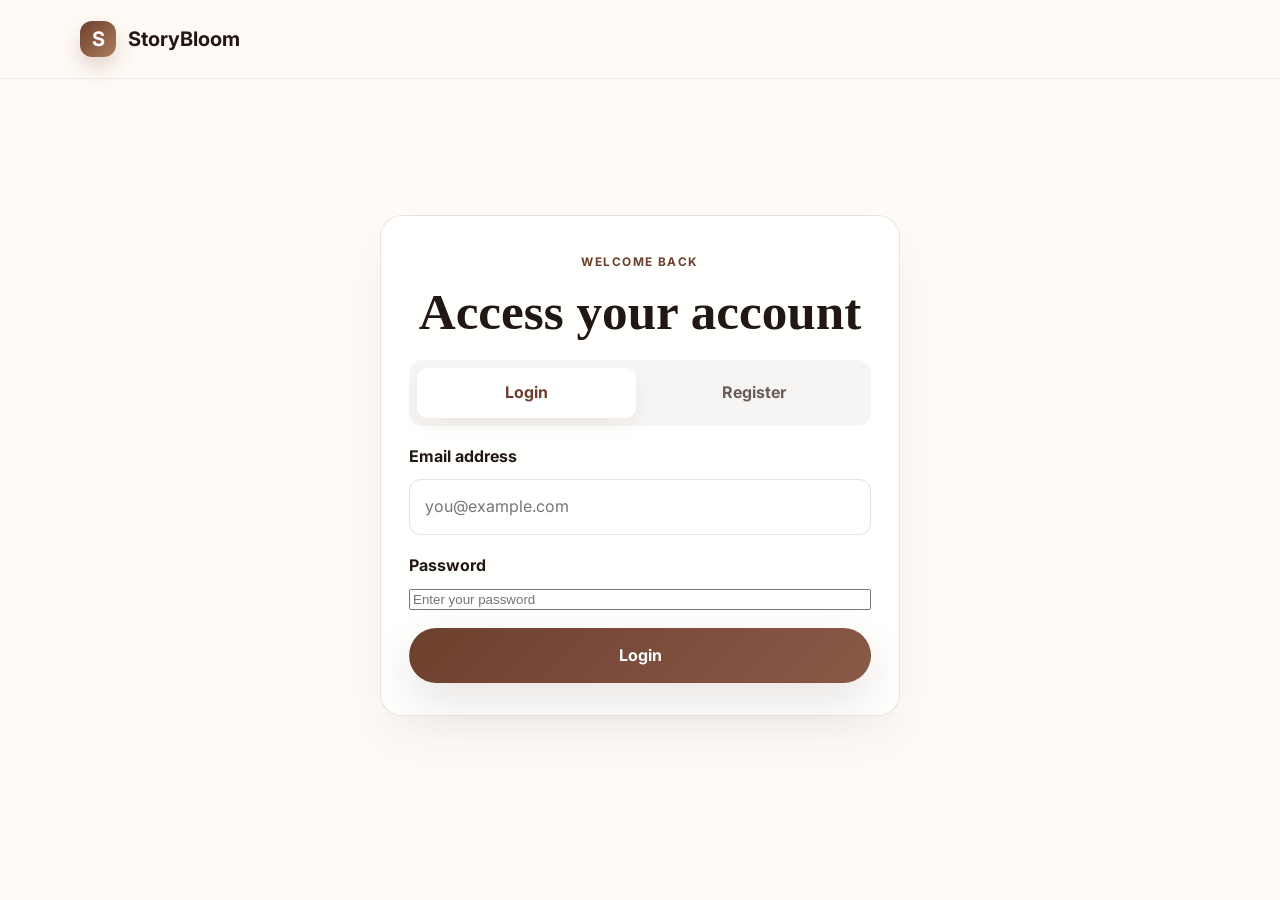
==== admin.html @ d8437984 "storybloom" ====
<!DOCTYPE html>
<html lang="en">

<head>
    <meta charset="UTF-8" />
    <meta name="viewport" content="width=device-width, initial-scale=1.0" />
    <title>Admin Dashboard | StoryBloom Ghana</title>
    <meta name="description" content="Business dashboard for order management, production status, and AI review workflows." />
    <link rel="preconnect" href="https://fonts.googleapis.com" />
    <link rel="preconnect" href="https://fonts.gstatic.com" crossorigin />
    <link href="https://fonts.googleapis.com/css2?family=Cormorant+Garamond:wght@500;600;700&family=Inter:wght@400;500;600;700;800&display=swap" rel="stylesheet" />
    <link rel="stylesheet" href="kp.css" />
</head>

<body>
    <div class="container admin-shell section-space">
        <aside class="sidebar">
            <a class="brand" href="kp.html" aria-label="StoryBloom home">
                <span class="brand-mark">S</span>
                <div>
                    <strong>StoryBloom</strong>
                    <small>Admin</small>
                </div>
            </a>

            <nav class="sidebar-nav" aria-label="Admin navigation">
                <a href="#" class="active">Overview</a>
                <a href="#">Orders</a>
                <a href="#">Customers</a>
                <a href="#">Products</a>
                <a href="#">Print Queue</a>
                <a href="#">Analytics</a>
                <a href="#">Settings</a>
            </nav>
        </aside>

        <main class="admin-main">
            <section class="panel stat-card">
                <div class="section-heading left" style="margin-bottom: 18px;">
                    <span class="eyebrow">Overview</span>
                    <h2>Business dashboard</h2>
                </div>

                <div class="stats-grid">
                    <div class="panel stat-card">
                        <strong>124</strong>
                        <span>Orders this month</span>
                    </div>
                    <div class="panel stat-card">
                        <strong>GH₵ 42.8k</strong>
                        <span>Revenue</span>
                    </div>
                    <div class="panel stat-card">
                        <strong>18</strong>
                        <span>Awaiting review</span>
                    </div>
                    <div class="panel stat-card">
                        <strong>9</strong>
                        <span>Ready for delivery</span>
                    </div>
                </div>
            </section>

            <section class="content-grid">
                <div class="panel">
                    <div class="section-heading left" style="margin-bottom: 18px;">
                        <span class="eyebrow">Orders</span>
                        <h3>Recent orders</h3>
                    </div>
                    <div class="table-wrap">
                        <table class="orders-table">
                            <thead>
                                <tr>
                                    <th>Order</th>
                                    <th>Customer</th>
                                    <th>Status</th>
                                    <th>Value</th>
                                </tr>
                            </thead>
                            <tbody>
                                <tr>
                                    <td>#STB-40218</td>
                                    <td>Ama Mensah</td>
                                    <td><span class="status-pill status-review">Review</span></td>
                                    <td>GH₵ 850</td>
                                </tr>
                                <tr>
                                    <td>#STB-40196</td>
                                    <td>Kwaku Amo</td>
                                    <td><span class="status-pill status-live">Approved</span></td>
                                    <td>GH₵ 1,080</td>
                                </tr>
                                <tr>
                                    <td>#STB-40145</td>
                                    <td>Efua Owusu</td>
                                    <td><span class="status-pill status-printing">Printing</span></td>
                                    <td>GH₵ 950</td>
                                </tr>
                                <tr>
                                    <td>#STB-40095</td>
                                    <td>Michael Osei</td>
                                    <td><span class="status-pill status-live">Delivered</span></td>
                                    <td>GH₵ 720</td>
                                </tr>
                            </tbody>
                        </table>
                    </div>
                </div>

                <div class="panel ai-panel">
                    <div class="section-heading left" style="margin-bottom: 18px;">
                        <span class="eyebrow">AI review</span>
                        <h3>Current Draft</h3>
                    </div>

                    <div class="book-preview-box">
                        <strong>Our Love Story</strong>
                        <p>“A heartfelt story of resilience, laughter, and love... with key memories from Accra to our years together.”</p>
                    </div>

                    <div class="field-group">
                        <label for="approval-action">Approval action</label>
                        <select id="approval-action">
                <option>Approve for print</option>
                <option>Request revisions</option>
                <option>Regenerate section</option>
              </select>
                    </div>
                    <a href="#" class="btn btn-primary full">Submit action</a>
                </div>
            </section>

            <section class="panel">
                <div class="section-heading left" style="margin-bottom: 18px;">
                    <span class="eyebrow">Performance</span>
                    <h3>Monthly sales</h3>
                </div>

                <div class="bar-chart">
                    <div class="bar-item">
                        <span>Jan</span>
                        <div class="bar-track"><span style="width: 42%;"></span></div>
                        <strong>42%</strong>
                    </div>
                    <div class="bar-item">
                        <span>Feb</span>
                        <div class="bar-track"><span style="width: 58%;"></span></div>
                        <strong>58%</strong>
                    </div>
                    <div class="bar-item">
                        <span>Mar</span>
                        <div class="bar-track"><span style="width: 72%;"></span></div>
                        <strong>72%</strong>
                    </div>
                    <div class="bar-item">
                        <span>Apr</span>
                        <div class="bar-track"><span style="width: 88%;"></span></div>
                        <strong>88%</strong>
                    </div>
                </div>
            </section>
        </main>
    </div>

    <script src="kp.js"></script>
</body>

</html>
---- kp.css ----
:root {
    --bg: #fffaf6;
    --panel: #ffffff;
    --panel-soft: #f5efe9;
    --primary: #6d3f2d;
    --primary-dark: #4d2a1d;
    --accent: #d7b089;
    --text: #221813;
    --muted: #6a5d57;
    --line: rgba(65, 38, 28, 0.12);
    --shadow: 0 18px 45px rgba(63, 35, 25, 0.12);
}

* {
    box-sizing: border-box;
}

html {
    scroll-behavior: smooth;
}

body {
    margin: 0;
    font-family: "Inter", sans-serif;
    background: var(--bg);
    color: var(--text);
    line-height: 1.6;
    overflow-x: hidden;
}

a {
    color: inherit;
    text-decoration: none;
}

img {
    max-width: 100%;
    display: block;
}

button,
select {
    font: inherit;
}

.container {
    width: min(1120px, calc(100% - 32px));
    margin: 0 auto;
}

.section-space {
    padding: 100px 0;
}

.light-section {
    background: linear-gradient(180deg, rgba(245, 239, 233, 0.9), rgba(255, 255, 255, 0.8));
}

.eyebrow {
    display: inline-block;
    font-size: 0.74rem;
    letter-spacing: 0.12em;
    text-transform: uppercase;
    font-weight: 700;
    color: var(--primary);
    margin-bottom: 12px;
}

h1,
h2,
h3 {
    margin-top: 0;
    font-family: "Playfair Display", serif;
    line-height: 1.1;
    color: var(--text);
}

h1 {
    font-size: clamp(2.8rem, 5vw, 4.7rem);
    margin-bottom: 18px;
}

h2 {
    font-size: clamp(2.1rem, 3vw, 3rem);
    margin-bottom: 12px;
}

h3 {
    font-size: 1.5rem;
    margin-bottom: 10px;
}

p {
    margin: 0 0 18px;
    color: var(--muted);
}

.primary-btn,
.secondary-btn,
.link-btn {
    display: inline-flex;
    align-items: center;
    justify-content: center;
    border: 0;
    border-radius: 999px;
    font-weight: 700;
    cursor: pointer;
    transition: transform 0.2s ease, box-shadow 0.2s ease;
}

.primary-btn {
    background: linear-gradient(135deg, var(--primary), #8a5a49);
    color: #fff;
    padding: 16px 28px;
    box-shadow: var(--shadow);
}

.secondary-btn {
    background: var(--panel);
    color: var(--text);
    border: 1px solid var(--line);
    padding: 16px 28px;
}

.link-btn {
    color: var(--text);
    padding: 10px 14px;
    font-weight: 600;
}

.primary-btn:hover,
.secondary-btn:hover,
.link-btn:hover,
.chip:hover,
.occasion-card:hover,
.format:hover {
    transform: translateY(-2px);
}

.primary-btn.small {
    padding: 12px 18px;
    font-size: 0.92rem;
}

.full {
    width: 100%;
}

.topbar {
    position: sticky;
    top: 0;
    z-index: 20;
    background: rgba(255, 250, 246, 0.8);
    backdrop-filter: blur(12px);
    border-bottom: 1px solid rgba(72, 45, 32, 0.08);
}

.nav-wrap {
    display: flex;
    align-items: center;
    justify-content: space-between;
    gap: 24px;
    min-height: 78px;
}

.brand {
    display: inline-flex;
    align-items: center;
    gap: 12px;
    font-weight: 700;
    font-size: 1.25rem;
}

.brand-mark {
    width: 36px;
    height: 36px;
    display: inline-flex;
    align-items: center;
    justify-content: center;
    border-radius: 12px;
    background: linear-gradient(135deg, var(--primary), #ad7d5d);
    color: #fff;
    box-shadow: 0 10px 20px rgba(109, 63, 45, 0.2);
}

.main-nav {
    display: flex;
    align-items: center;
    gap: 26px;
    color: var(--muted);
    font-weight: 600;
}

.main-nav a:hover {
    color: var(--primary);
}

.nav-actions {
    display: flex;
    align-items: center;
    gap: 12px;
}

.nav-toggle {
    display: none;
    width: 44px;
    height: 44px;
    border: 1px solid var(--line);
    background: transparent;
    border-radius: 12px;
    padding: 10px 8px;
    cursor: pointer;
}

.nav-toggle span {
    display: block;
    width: 100%;
    height: 2px;
    background: var(--text);
    border-radius: 3px;
    margin: 5px 0;
}

.hero {
    padding: 72px 0 36px;
}

.hero-grid {
    display: grid;
    grid-template-columns: 1.1fr 0.9fr;
    gap: 52px;
    align-items: center;
}

.hero-copy {
    max-width: 610px;
}

.eyebrow {
    color: var(--primary);
}

.hero-actions {
    display: flex;
    align-items: center;
    flex-wrap: wrap;
    gap: 14px;
    margin: 28px 0 18px;
}

.hero-points {
    list-style: none;
    margin: 0;
    padding: 0;
    display: flex;
    flex-wrap: wrap;
    gap: 14px 18px;
    color: var(--muted);
    font-weight: 600;
}

.hero-points li::before {
    content: "✓";
    color: var(--primary);
    margin-right: 8px;
}

.hero-visual {
    display: flex;
    justify-content: center;
}

.book-card {
    width: min(100%, 420px);
    background: linear-gradient(160deg, #fff, #f3e5d8);
    border: 1px solid rgba(61, 39, 31, 0.08);
    border-radius: 32px;
    box-shadow: var(--shadow);
    padding: 22px;
}

.book-cover {
    background: linear-gradient(150deg, #3c2a26, #6d3f2d 48%, #a36c4d 100%);
    color: #fff;
    border-radius: 24px 24px 18px 18px;
    padding: 26px 22px 20px;
    min-height: 290px;
    position: relative;
    overflow: hidden;
}

.cover-kicker {
    font-size: 0.82rem;
    letter-spacing: 0.16em;
    text-transform: uppercase;
    opacity: 0.8;
}

.book-cover h2 {
    color: #fff;
    margin-top: 18px;
    font-size: clamp(2rem, 2vw, 2.6rem);
}

.cover-ornament {
    width: 86px;
    height: 86px;
    border-radius: 50%;
    margin: 22px auto 18px;
    background: radial-gradient(circle at center, rgba(255, 255, 255, 0.88), rgba(255, 255, 255, 0.18));
    border: 1px solid rgba(255, 255, 255, 0.4);
}

.cover-meta {
    font-size: 0.84rem;
    opacity: 0.8;
    text-align: center;
}

.book-details {
    display: grid;
    grid-template-columns: repeat(3, minmax(0, 1fr));
    gap: 16px;
    padding-top: 22px;
}

.book-details div {
    background: rgba(255, 255, 255, 0.5);
    border: 1px solid rgba(40, 18, 8, 0.06);
    border-radius: 18px;
    padding: 14px 10px;
    text-align: center;
}

.book-details span {
    display: block;
    color: var(--muted);
    font-size: 0.72rem;
    text-transform: uppercase;
    letter-spacing: 0.08em;
}

.book-details strong {
    display: block;
    margin-top: 6px;
    font-size: 0.98rem;
}

.stats-band {
    background: #201511;
    color: #fff;
    padding: 28px 0;
}

.stats-grid {
    display: grid;
    grid-template-columns: repeat(4, minmax(0, 1fr));
    gap: 18px;
    text-align: center;
}

.stats-grid strong {
    display: block;
    font-size: clamp(1.4rem, 2vw, 2.2rem);
    font-family: "Playfair Display", serif;
    margin-bottom: 6px;
}

.stats-grid span {
    color: rgba(255, 255, 255, 0.7);
}

.section-heading {
    margin-bottom: 34px;
}

.section-heading.center {
    text-align: center;
}

.section-heading.left {
    text-align: left;
}

.small-gap {
    margin-bottom: 20px;
}

.examples-grid,
.steps-grid,
.pricing-grid,
.testimonial-grid {
    display: grid;
    gap: 24px;
}

.examples-grid {
    grid-template-columns: repeat(3, minmax(0, 1fr));
}

.example-card {
    border-radius: 22px;
    overflow: hidden;
    background: var(--panel);
    border: 1px solid var(--line);
    box-shadow: 0 20px 30px rgba(39, 23, 17, 0.05);
}

.example-image {
    height: 270px;
    background-size: cover;
    background-position: center;
}

.image-one {
    background: linear-gradient(135deg, rgba(73, 43, 31, 0.18), rgba(73, 43, 31, 0.12)), url("https://images.unsplash.com/photo-1520854221256-17451cc331bf?auto=format&fit=crop&w=900&q=80") center/cover no-repeat;
}

.image-two {
    background: linear-gradient(135deg, rgba(73, 43, 31, 0.12), rgba(73, 43, 31, 0.12)), url("https://images.unsplash.com/photo-1529156069898-49953e39b3ac?auto=format&fit=crop&w=900&q=80") center/cover no-repeat;
}

.image-three {
    background: url("Screenshot 2026-10-02 073811.png") center top / cover no-repeat;
}

.example-content {
    padding: 20px 18px 22px;
}

.example-content span {
    color: var(--primary);
    font-size: 0.75rem;
    text-transform: uppercase;
    letter-spacing: 0.12em;
    font-weight: 700;
}

.steps-grid {
    grid-template-columns: repeat(4, minmax(0, 1fr));
}

.step-card {
    background: rgba(255, 255, 255, 0.8);
    border: 1px solid var(--line);
    border-radius: 22px;
    padding: 28px 22px;
    box-shadow: 0 18px 30px rgba(24, 19, 16, 0.04);
}

.step-number {
    display: inline-flex;
    width: 46px;
    height: 46px;
    align-items: center;
    justify-content: center;
    border-radius: 12px;
    background: rgba(109, 63, 45, 0.1);
    color: var(--primary);
    font-weight: 800;
    margin-bottom: 16px;
}

.occasion-grid {
    display: grid;
    grid-template-columns: repeat(3, minmax(0, 1fr));
    gap: 18px;
}

.occasion-card {
    border: 1px solid var(--line);
    background: rgba(255, 255, 255, 0.7);
    border-radius: 16px;
    padding: 26px 20px;
    font-weight: 700;
    color: var(--text);
    cursor: pointer;
    transition: all 0.2s ease;
    text-align: center;
}

.occasion-card.active {
    background: linear-gradient(135deg, rgba(109, 63, 45, 0.08), rgba(215, 176, 137, 0.14));
    border-color: rgba(109, 63, 45, 0.35);
    color: var(--primary);
}

.builder-layout {
    display: grid;
    grid-template-columns: 1.1fr 0.9fr;
    gap: 26px;
    align-items: start;
}

.builder-form,
.builder-preview {
    background: rgba(255, 255, 255, 0.86);
    border: 1px solid var(--line);
    border-radius: 26px;
    padding: 28px 24px;
    box-shadow: 0 18px 28px rgba(26, 19, 15, 0.04);
}

.book-form {
    display: grid;
    gap: 18px;
}

.field-group {
    display: grid;
    gap: 10px;
}

.field-group label {
    font-weight: 700;
    color: var(--text);
}

select {
    width: 100%;
    padding: 15px 16px;
    border-radius: 12px;
    border: 1px solid var(--line);
    background: #fff;
    color: var(--text);
}

.chips,
.format-toggle {
    display: flex;
    flex-wrap: wrap;
    gap: 10px;
}

.chip,
.format {
    border: 1px solid var(--line);
    background: #fff;
    border-radius: 999px;
    padding: 11px 16px;
    color: var(--text);
    cursor: pointer;
    font-weight: 600;
    transition: all 0.2s ease;
}

.chip.active,
.format.active {
    background: rgba(109, 63, 45, 0.1);
    border-color: rgba(109, 63, 45, 0.3);
    color: var(--primary);
}

.builder-note {
    padding: 14px 16px;
    border-radius: 14px;
    background: rgba(109, 63, 45, 0.05);
    color: var(--muted);
    border: 1px solid rgba(109, 63, 45, 0.08);
}

.preview-window {
    display: grid;
    gap: 20px;
}

.preview-header,
.price-row {
    display: flex;
    align-items: center;
    justify-content: space-between;
    gap: 10px;
}

.badge {
    background: rgba(121, 194, 119, 0.12);
    color: #2d7d44;
    border-radius: 999px;
    padding: 6px 10px;
    font-size: 0.76rem;
    font-weight: 700;
}

.mini-book {
    background: rgba(240, 228, 218, 0.9);
    border-radius: 22px;
    border: 1px solid var(--line);
    overflow: hidden;
}

.mini-cover {
    min-height: 200px;
    padding: 28px 22px;
    background: linear-gradient(135deg, #55372d, #9a6d52);
    color: #fff;
}

.mini-title {
    font-family: "Playfair Display", serif;
    font-size: clamp(1.8rem, 2vw, 2.4rem);
    margin-bottom: 20px;
}

.mini-line {
    width: 130px;
    height: 2px;
    background: rgba(255, 255, 255, 0.7);
    border-radius: 999px;
}

.mini-body {
    padding: 22px 18px 24px;
}

.mini-body p {
    margin: 0;
}

.price-row {
    background: rgba(109, 63, 45, 0.06);
    border-radius: 14px;
    padding: 14px 16px;
    font-weight: 700;
    color: var(--muted);
}

.price-row strong {
    color: var(--primary);
    font-size: 1.2rem;
}

.pricing-grid {
    grid-template-columns: repeat(3, minmax(0, 1fr));
}

.pricing-card {
    background: rgba(255, 255, 255, 0.85);
    border: 1px solid var(--line);
    border-radius: 24px;
    padding: 26px 22px;
    box-shadow: 0 18px 28px rgba(31, 18, 14, 0.04);
}

.pricing-card.featured {
    border-color: rgba(109, 63, 45, 0.25);
    background: linear-gradient(180deg, rgba(109, 63, 45, 0.07), rgba(255, 255, 255, 0.96));
    transform: translateY(-6px);
}

.plan {
    display: inline-block;
    font-size: 0.78rem;
    letter-spacing: 0.12em;
    text-transform: uppercase;
    font-weight: 800;
    color: var(--primary);
    margin-bottom: 14px;
}

.pricing-card h3 {
    font-size: 2.1rem;
    margin-bottom: 18px;
}

.pricing-card ul {
    list-style: none;
    padding: 0;
    margin: 0 0 22px;
    display: grid;
    gap: 10px;
    color: var(--muted);
}

.pricing-card li::before {
    content: "•";
    color: var(--primary);
    margin-right: 8px;
}

.testimonial-grid {
    grid-template-columns: repeat(3, minmax(0, 1fr));
}

.testimonial-card {
    background: var(--panel);
    border: 1px solid var(--line);
    border-radius: 22px;
    padding: 24px 22px;
}

.stars {
    color: #f4b740;
    letter-spacing: 0.1em;
    margin-bottom: 12px;
}

.person {
    margin-top: 18px;
    display: grid;
    gap: 4px;
}

.person strong {
    color: var(--text);
}

.person span {
    color: var(--muted);
    font-size: 0.85rem;
}

.faq-wrap {
    display: grid;
    grid-template-columns: 0.9fr 1.1fr;
    gap: 28px;
    align-items: start;
}

.faq-list {
    display: grid;
    gap: 14px;
}

.faq-list details {
    border: 1px solid var(--line);
    background: rgba(255, 255, 255, 0.8);
    border-radius: 18px;
    padding: 18px 20px;
}

.faq-list summary {
    list-style: none;
    cursor: pointer;
    font-weight: 700;
    color: var(--text);
}

.faq-list summary::-webkit-details-marker {
    display: none;
}

.faq-list details p {
    margin-top: 12px;
    margin-bottom: 0;
}

.whatsapp-float {
    position: fixed;
    right: 18px;
    bottom: 18px;
    width: 62px;
    height: 62px;
    display: grid;
    place-items: center;
    border-radius: 50%;
    background: linear-gradient(135deg, #25d366, #128c7e);
    color: #fff;
    box-shadow: 0 16px 28px rgba(18, 140, 126, 0.35);
    z-index: 100;
    transition: transform 0.2s ease, box-shadow 0.2s ease;
}

.whatsapp-float:hover {
    transform: translateY(-4px) scale(1.02);
    box-shadow: 0 20px 34px rgba(18, 140, 126, 0.45);
}

.whatsapp-float svg {
    width: 28px;
    height: 28px;
    fill: currentColor;
}

.site-footer {
    background: #201511;
    color: rgba(255, 255, 255, 0.8);
    padding: 68px 0 20px;
}

.footer-grid {
    display: grid;
    grid-template-columns: 1.2fr 0.8fr 0.8fr 0.9fr;
    gap: 30px;
    margin-bottom: 30px;
}

.footer-brand {
    margin-bottom: 16px;
}

.site-footer h3 {
    color: #fff;
    margin-bottom: 14px;
    font-size: 1.1rem;
}

.site-footer ul {
    list-style: none;
    margin: 0;
    padding: 0;
    display: grid;
    gap: 8px;
}

.site-footer a,
.site-footer li {
    color: rgba(255, 255, 255, 0.7);
}

.copyright {
    border-top: 1px solid rgba(255, 255, 255, 0.1);
    padding-top: 18px;
    color: rgba(255, 255, 255, 0.6);
    text-align: center;
}

.auth-shell {
    display: grid;
    place-items: center;
}

.auth-panel {
    width: min(520px, 100%);
    padding: 32px 28px;
    margin-top: 36px;
}

.auth-header {
    text-align: center;
    margin-bottom: 20px;
}

.auth-tabs {
    display: grid;
    grid-template-columns: repeat(2, minmax(0, 1fr));
    gap: 8px;
    background: rgba(109, 63, 45, 0.05);
    padding: 8px;
    border-radius: 14px;
    margin-bottom: 18px;
}

.auth-tab {
    border: 0;
    padding: 12px 16px;
    background: transparent;
    color: var(--muted);
    border-radius: 10px;
    font-weight: 700;
    cursor: pointer;
}

.auth-tab.active {
    background: #fff;
    color: var(--primary);
    box-shadow: 0 8px 18px rgba(36, 22, 17, 0.05);
}

.auth-form {
    display: none;
    gap: 18px;
}

.auth-form.active {
    display: grid;
}

.auth-message {
    display: none;
    background: rgba(168, 46, 46, 0.08);
    color: #8d2b2b;
    border: 1px solid rgba(168, 46, 46, 0.2);
    border-radius: 12px;
    padding: 12px 14px;
    margin-bottom: 16px;
    font-weight: 600;
}

.page-header {
    padding: 52px 0 22px;
}

.page-title {
    font-size: clamp(2.6rem, 4vw, 4rem);
    margin-bottom: 10px;
}

.page-subtitle {
    color: var(--muted);
    max-width: 760px;
}

.btn {
    display: inline-flex;
    align-items: center;
    justify-content: center;
    border-radius: 999px;
    padding: 14px 22px;
    border: 1px solid transparent;
    cursor: pointer;
    font-weight: 700;
    transition: transform 0.2s ease, box-shadow 0.2s ease;
}

.btn:hover {
    transform: translateY(-2px);
}

.btn-primary {
    background: linear-gradient(135deg, var(--primary), #8a5a49);
    color: #fff;
    box-shadow: var(--shadow);
}

.btn-secondary {
    background: #fff;
    border-color: var(--line);
    color: var(--text);
}

.full {
    width: 100%;
}

.form-shell,
.checkout-grid,
.admin-shell,
.content-grid {
    display: grid;
    gap: 24px;
}

.form-shell {
    grid-template-columns: 1.3fr 0.7fr;
    align-items: start;
}

.builder-panel,
.summary-panel,
.checkout-box,
.order-summary,
.panel {
    background: rgba(255, 255, 255, 0.9);
    border: 1px solid var(--line);
    border-radius: 22px;
    box-shadow: 0 24px 44px rgba(21, 16, 15, 0.04);
}

.builder-panel,
.summary-panel,
.checkout-box,
.order-summary {
    padding: 28px 24px;
}

.progress-wrap {
    display: grid;
    gap: 12px;
    margin-bottom: 24px;
}

.progress-head {
    display: flex;
    justify-content: space-between;
    align-items: center;
    font-size: 0.92rem;
    color: var(--muted);
}

.progress-bar {
    width: 100%;
    height: 10px;
    background: rgba(109, 63, 45, 0.08);
    border-radius: 999px;
    overflow: hidden;
}

.progress-bar span {
    display: block;
    height: 100%;
    border-radius: inherit;
    background: linear-gradient(135deg, var(--primary), #d7b089);
    width: 25%;
}

.form-step {
    display: none;
    gap: 18px;
}

.form-step.active {
    display: grid;
}

.choice-grid {
    display: grid;
    gap: 14px;
}

.two-col {
    grid-template-columns: repeat(2, minmax(0, 1fr));
}

.four-col {
    grid-template-columns: repeat(4, minmax(0, 1fr));
}

.choice-card {
    position: relative;
    display: flex;
    align-items: center;
    justify-content: center;
    min-height: 64px;
    border: 1px solid var(--line);
    border-radius: 16px;
    background: #fff;
    cursor: pointer;
    padding: 12px;
    font-weight: 700;
    color: var(--text);
}

.choice-card input {
    position: absolute;
    opacity: 0;
    pointer-events: none;
}

.choice-card:has(input:checked) {
    background: rgba(109, 63, 45, 0.08);
    border-color: rgba(109, 63, 45, 0.35);
    color: var(--primary);
}

input[type="text"],
input[type="email"],
input[type="tel"],
textarea,
select {
    width: 100%;
    padding: 14px 15px;
    border-radius: 12px;
    border: 1px solid var(--line);
    background: #fff;
    color: var(--text);
    font: inherit;
}

textarea {
    resize: vertical;
    min-height: 110px;
}

.upload-box {
    display: grid;
    place-items: center;
    min-height: 170px;
    border: 1px dashed rgba(109, 63, 45, 0.35);
    border-radius: 20px;
    background: rgba(109, 63, 45, 0.03);
    padding: 18px;
    text-align: center;
}

.upload-box input {
    display: none;
}

.upload-box label {
    display: grid;
    gap: 10px;
    cursor: pointer;
    color: var(--muted);
}

.upload-box strong {
    color: var(--primary);
    font-size: 1.2rem;
}

.file-list {
    list-style: none;
    margin: 0;
    padding: 0;
    display: grid;
    gap: 8px;
    color: var(--muted);
}

.file-list li::before {
    content: "•";
    color: var(--primary);
    margin-right: 8px;
}

.form-actions {
    display: flex;
    justify-content: space-between;
    gap: 12px;
    margin-top: 12px;
}

.form-actions .btn {
    min-width: 140px;
}

.summary-panel h3,
.checkout-box h3,
.order-summary h3 {
    margin-bottom: 16px;
}

.summary-card {
    display: grid;
    gap: 6px;
    padding: 12px 0;
    border-bottom: 1px solid var(--line);
}

.summary-card .label {
    color: var(--muted);
    font-size: 0.8rem;
    text-transform: uppercase;
    letter-spacing: 0.08em;
}

.price-box {
    display: grid;
    gap: 16px;
    margin-top: 18px;
    padding-top: 18px;
    border-top: 1px solid var(--line);
}

.price-box span {
    display: block;
    color: var(--muted);
    margin-bottom: 4px;
}

.price-box strong {
    font-size: 1.8rem;
    color: var(--primary);
}

.checkout-grid {
    grid-template-columns: 1fr 1fr;
}

.order-row {
    display: flex;
    justify-content: space-between;
    gap: 10px;
    border-bottom: 1px solid var(--line);
    padding: 10px 0;
}

.total-row {
    display: flex;
    justify-content: space-between;
    margin-top: 18px;
    font-weight: 800;
    font-size: 1.2rem;
}

.method-box {
    display: flex;
    align-items: center;
    gap: 10px;
    border: 1px solid rgba(127, 61, 43, 0.1);
    background: #fff;
    border-radius: 14px;
    padding: 0.9rem 1rem;
    margin-bottom: 12px;
}

.method-box input {
    margin: 0;
}

.confirmation-card {
    max-width: 760px;
    margin: 0 auto;
    padding: 40px 30px;
    text-align: center;
}

.confirmation-badge {
    width: 70px;
    height: 70px;
    border-radius: 50%;
    display: grid;
    place-items: center;
    margin: 0 auto 14px;
    background: rgba(35, 119, 79, 0.12);
    color: #1f6f4e;
    font-size: 2rem;
}

.order-number {
    display: inline-block;
    margin: 12px 0 16px;
    padding: 0.5rem 0.8rem;
    border-radius: 999px;
    background: rgba(127, 61, 43, 0.08);
    color: var(--primary-dark);
    font-weight: 700;
}

.summary-list {
    list-style: none;
    margin: 18px 0 0;
    padding: 0;
    display: grid;
    gap: 10px;
}

.summary-list li {
    display: flex;
    justify-content: space-between;
    gap: 8px;
    border-bottom: 1px solid var(--line);
    padding-bottom: 10px;
}

.summary-list span:last-child {
    color: var(--muted);
}

.admin-shell {
    grid-template-columns: 250px 1fr;
}

.sidebar {
    background: #201a1a;
    color: rgba(255, 255, 255, 0.9);
    border-radius: 26px;
    padding: 26px 18px;
    min-height: 720px;
}

.sidebar .brand {
    margin-bottom: 18px;
}

.sidebar-nav {
    display: grid;
    gap: 10px;
    margin-top: 20px;
}

.sidebar-nav a {
    display: block;
    padding: 0.8rem 0.9rem;
    border-radius: 12px;
    color: rgba(255, 255, 255, 0.72);
}

.sidebar-nav a.active,
.sidebar-nav a:hover {
    background: rgba(255, 255, 255, 0.08);
    color: #fff;
}

.admin-main {
    display: grid;
    gap: 24px;
}

.stats-grid {
    display: grid;
    grid-template-columns: repeat(4, minmax(0, 1fr));
    gap: 18px;
}

.stat-card {
    padding: 22px 18px;
}

.stat-card strong {
    display: block;
    color: var(--primary-dark);
    font-size: clamp(1.7rem, 2vw, 2.2rem);
}

.stat-card span {
    display: block;
    color: var(--muted);
    margin-top: 8px;
}

.content-grid {
    grid-template-columns: 1.2fr 0.8fr;
}

.table-wrap {
    overflow-x: auto;
}

.orders-table {
    width: 100%;
    border-collapse: collapse;
}

.orders-table th,
.orders-table td {
    padding: 14px 12px;
    text-align: left;
    border-bottom: 1px solid var(--line);
}

.status-pill {
    display: inline-block;
    padding: 0.35rem 0.7rem;
    border-radius: 999px;
    font-size: 0.8rem;
    font-weight: 700;
}

.status-review {
    background: rgba(211, 154, 60, 0.12);
    color: #8a5e17;
}

.status-live {
    background: rgba(35, 119, 79, 0.12);
    color: #1f6f4e;
}

.status-printing {
    background: rgba(127, 61, 43, 0.12);
    color: var(--primary-dark);
}

.ai-panel {
    padding: 24px 22px;
}

.book-preview-box {
    background: linear-gradient(180deg, #f9efe8, #f5ddd0);
    border-radius: 18px;
    padding: 18px;
    margin: 18px 0;
}

.bar-chart {
    display: grid;
    gap: 10px;
    margin-top: 16px;
}

.bar-item {
    display: grid;
    grid-template-columns: 80px 1fr 40px;
    gap: 10px;
    align-items: center;
}

.bar-track {
    height: 12px;
    border-radius: 999px;
    background: rgba(127, 61, 43, 0.08);
    overflow: hidden;
}

.bar-track span {
    display: block;
    height: 100%;
    border-radius: inherit;
    background: linear-gradient(135deg, var(--primary), #d29a7d);
}

@media (max-width: 980px) {
    .form-shell,
    .checkout-grid,
    .content-grid,
    .admin-shell {
        grid-template-columns: 1fr;
    }
    .sidebar {
        min-height: unset;
    }
}

@media (max-width: 640px) {
    .stats-grid {
        grid-template-columns: 1fr;
    }
    .choice-grid.two-col,
    .choice-grid.four-col {
        grid-template-columns: 1fr;
    }
}

@media (max-width: 960px) {
    .hero-grid,
    .builder-layout,
    .faq-wrap,
    .examples-grid,
    .pricing-grid,
    .testimonial-grid,
    .steps-grid,
    .footer-grid {
        grid-template-columns: 1fr 1fr;
    }
    .hero-grid,
    .builder-layout,
    .faq-wrap,
    .footer-grid {
        grid-template-columns: 1fr;
    }
    .main-nav,
    .nav-actions {
        display: none;
    }
    .nav-wrap {
        position: relative;
    }
    .nav-toggle {
        display: inline-block;
    }
    .main-nav.mobile-open {
        display: flex;
        position: absolute;
        left: 16px;
        right: 16px;
        top: 78px;
        background: rgba(255, 255, 255, 0.96);
        border: 1px solid var(--line);
        border-radius: 18px;
        box-shadow: var(--shadow);
        padding: 18px 14px;
        flex-direction: column;
        align-items: flex-start;
        gap: 12px;
    }
    .nav-actions.mobile-open {
        display: flex;
        position: absolute;
        left: 16px;
        right: 16px;
        top: 226px;
        background: rgba(255, 255, 255, 0.96);
        border: 1px solid var(--line);
        border-radius: 18px;
        box-shadow: var(--shadow);
        padding: 12px 14px;
        justify-content: space-between;
    }
}

@media (max-width: 680px) {
    .section-space {
        padding: 80px 0;
    }
    .stats-grid,
    .occasion-grid,
    .examples-grid,
    .steps-grid,
    .pricing-grid,
    .testimonial-grid {
        grid-template-columns: 1fr;
    }
    .hero {
        padding-top: 44px;
    }
    .hero-actions {
        flex-direction: column;
        align-items: stretch;
    }
    .primary-btn,
    .secondary-btn {
        width: 100%;
    }
    .book-details {
        grid-template-columns: 1fr;
    }
    .nav-wrap {
        gap: 12px;
    }
    .brand {
        font-size: 1.05rem;
    }
    .page-title {
        font-size: clamp(2.1rem, 9vw, 3rem);
    }
    .builder-form,
    .builder-preview,
    .checkout-box,
    .order-summary,
    .panel,
    .auth-panel {
        padding-left: 16px;
        padding-right: 16px;
    }
    .whatsapp-float {
        width: 56px;
        height: 56px;
        right: 14px;
        bottom: 14px;
    }
}
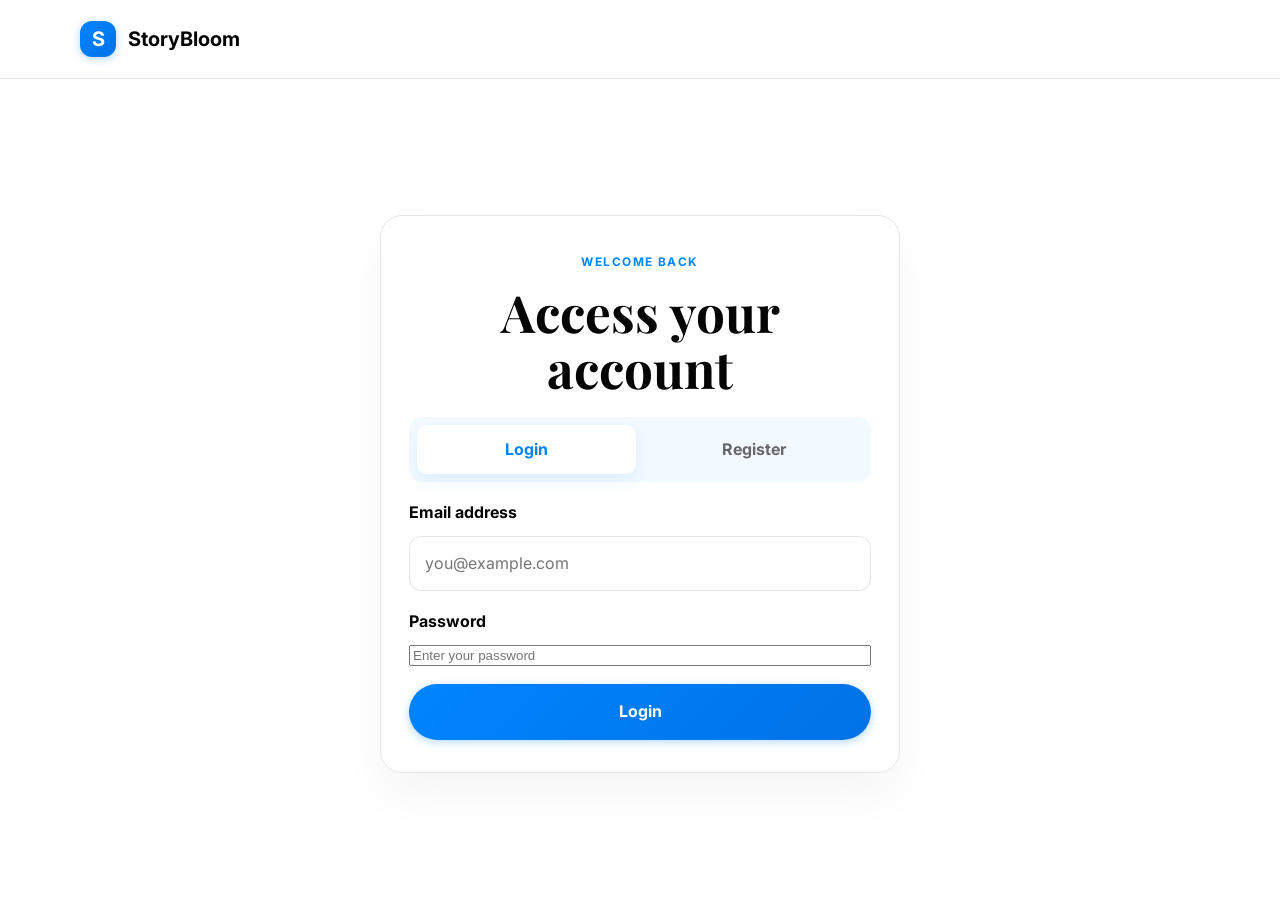
==== commit 66b67497: "Lucas" ====
--- a/admin.html
+++ b/admin.html
@@ -8,14 +8,14 @@
     <meta name="description" content="Business dashboard for order management, production status, and AI review workflows." />
     <link rel="preconnect" href="https://fonts.googleapis.com" />
     <link rel="preconnect" href="https://fonts.gstatic.com" crossorigin />
-    <link href="https://fonts.googleapis.com/css2?family=Cormorant+Garamond:wght@500;600;700&family=Inter:wght@400;500;600;700;800&display=swap" rel="stylesheet" />
-    <link rel="stylesheet" href="kp.css" />
+    <link href="https://fonts.googleapis.com/css2?family=Playfair+Display:wght@600;700;800&family=Inter:wght@400;500;600;700;800&display=swap" rel="stylesheet" />
+    <link rel="stylesheet" href="index.css" />
 </head>
 
 <body>
     <div class="container admin-shell section-space">
         <aside class="sidebar">
-            <a class="brand" href="kp.html" aria-label="StoryBloom home">
+            <a class="brand" href="index.html" aria-label="StoryBloom home">
                 <span class="brand-mark">S</span>
                 <div>
                     <strong>StoryBloom</strong>
@@ -162,7 +162,7 @@
         </main>
     </div>
 
-    <script src="kp.js"></script>
+    <script src="index.js"></script>
 </body>
 
 </html>
--- a/index.css
+++ b/index.css
@@ -0,0 +1,1502 @@
+:root {
+    --bg: #ffffff;
+    --panel: #ffffff;
+    --panel-soft: #f0f2f5;
+    --primary: #0084ff;
+    --primary-dark: #0073e6;
+    --accent: #31a24c;
+    --text: #050505;
+    --muted: #65676b;
+    --line: #e5e5ea;
+    --shadow: 0 1px 2px rgba(0, 0, 0, 0.1);
+}
+
+* {
+    box-sizing: border-box;
+}
+
+html {
+    scroll-behavior: smooth;
+}
+
+body {
+    margin: 0;
+    font-family: "Inter", sans-serif;
+    background: var(--bg);
+    color: var(--text);
+    line-height: 1.6;
+    overflow-x: hidden;
+}
+
+a {
+    color: inherit;
+    text-decoration: none;
+}
+
+img {
+    max-width: 100%;
+    display: block;
+}
+
+button,
+select {
+    font: inherit;
+}
+
+.container {
+    width: min(1120px, calc(100% - 32px));
+    margin: 0 auto;
+}
+
+.section-space {
+    padding: 100px 0;
+}
+
+.light-section {
+    background: linear-gradient(180deg, rgba(240, 242, 245, 0.5), rgba(255, 255, 255, 0.8));
+}
+
+.eyebrow {
+    display: inline-block;
+    font-size: 0.74rem;
+    letter-spacing: 0.12em;
+    text-transform: uppercase;
+    font-weight: 700;
+    color: var(--primary);
+    margin-bottom: 12px;
+}
+
+h1,
+h2,
+h3 {
+    margin-top: 0;
+    font-family: "Playfair Display", serif;
+    line-height: 1.1;
+    color: var(--text);
+}
+
+h1 {
+    font-size: clamp(2.8rem, 5vw, 4.7rem);
+    margin-bottom: 18px;
+}
+
+h2 {
+    font-size: clamp(2.1rem, 3vw, 3rem);
+    margin-bottom: 12px;
+}
+
+h3 {
+    font-size: 1.5rem;
+    margin-bottom: 10px;
+}
+
+p {
+    margin: 0 0 18px;
+    color: var(--muted);
+}
+
+.primary-btn,
+.secondary-btn,
+.link-btn {
+    display: inline-flex;
+    align-items: center;
+    justify-content: center;
+    border: 0;
+    border-radius: 999px;
+    font-weight: 700;
+    cursor: pointer;
+    transition: transform 0.2s ease, box-shadow 0.2s ease;
+}
+
+.primary-btn {
+    background: linear-gradient(135deg, #0084ff, #0073e6);
+    color: #fff;
+    padding: 16px 28px;
+    box-shadow: 0 2px 8px rgba(0, 132, 255, 0.3);
+}
+
+.secondary-btn {
+    background: var(--panel);
+    color: var(--text);
+    border: 1px solid var(--line);
+    padding: 16px 28px;
+}
+
+.link-btn {
+    color: var(--text);
+    padding: 10px 14px;
+    font-weight: 600;
+}
+
+.primary-btn:hover,
+.secondary-btn:hover,
+.link-btn:hover,
+.chip:hover,
+.occasion-card:hover,
+.format:hover {
+    transform: translateY(-2px);
+}
+
+.primary-btn.small {
+    padding: 12px 18px;
+    font-size: 0.92rem;
+}
+
+.full {
+    width: 100%;
+}
+
+.topbar {
+    position: sticky;
+    top: 0;
+    z-index: 20;
+    background: rgba(255, 255, 255, 0.95);
+    backdrop-filter: blur(12px);
+    border-bottom: 1px solid #e5e5ea;
+}
+
+.nav-wrap {
+    display: flex;
+    align-items: center;
+    justify-content: space-between;
+    gap: 24px;
+    min-height: 78px;
+}
+
+.brand {
+    display: inline-flex;
+    align-items: center;
+    gap: 12px;
+    font-weight: 700;
+    font-size: 1.25rem;
+}
+
+.brand-mark {
+    width: 36px;
+    height: 36px;
+    display: inline-flex;
+    align-items: center;
+    justify-content: center;
+    border-radius: 12px;
+    background: linear-gradient(135deg, #0084ff, #0073e6);
+    color: #fff;
+    box-shadow: 0 2px 8px rgba(0, 132, 255, 0.3);
+}
+
+.main-nav {
+    display: flex;
+    align-items: center;
+    gap: 26px;
+    color: var(--muted);
+    font-weight: 600;
+}
+
+.main-nav a:hover {
+    color: var(--primary);
+}
+
+.nav-actions {
+    display: flex;
+    align-items: center;
+    gap: 12px;
+}
+
+.nav-toggle {
+    display: none;
+    width: 44px;
+    height: 44px;
+    border: 1px solid var(--line);
+    background: transparent;
+    border-radius: 12px;
+    padding: 10px 8px;
+    cursor: pointer;
+}
+
+.nav-toggle span {
+    display: block;
+    width: 100%;
+    height: 2px;
+    background: var(--text);
+    border-radius: 3px;
+    margin: 5px 0;
+}
+
+.hero {
+    padding: 72px 0 36px;
+}
+
+.hero-grid {
+    display: grid;
+    grid-template-columns: 1.1fr 0.9fr;
+    gap: 52px;
+    align-items: center;
+}
+
+.hero-copy {
+    max-width: 610px;
+}
+
+.eyebrow {
+    color: var(--primary);
+}
+
+.hero-actions {
+    display: flex;
+    align-items: center;
+    flex-wrap: wrap;
+    gap: 14px;
+    margin: 28px 0 18px;
+}
+
+.hero-points {
+    list-style: none;
+    margin: 0;
+    padding: 0;
+    display: flex;
+    flex-wrap: wrap;
+    gap: 14px 18px;
+    color: var(--muted);
+    font-weight: 600;
+}
+
+.hero-points li::before {
+    content: "✓";
+    color: var(--primary);
+    margin-right: 8px;
+}
+
+.hero-visual {
+    display: flex;
+    justify-content: center;
+}
+
+.book-card {
+    width: min(100%, 420px);
+    background: linear-gradient(160deg, #fff, #f3e5d8);
+    border: 1px solid rgba(61, 39, 31, 0.08);
+    border-radius: 32px;
+    box-shadow: var(--shadow);
+    padding: 22px;
+}
+
+.book-cover {
+    background: linear-gradient(150deg, #0073e6, #0084ff 48%, #1fa5ff 100%);
+    color: #fff;
+    border-radius: 24px 24px 18px 18px;
+    padding: 26px 22px 20px;
+    min-height: 290px;
+    position: relative;
+    overflow: hidden;
+}
+
+.cover-kicker {
+    font-size: 0.82rem;
+    letter-spacing: 0.16em;
+    text-transform: uppercase;
+    opacity: 0.8;
+}
+
+.book-cover h2 {
+    color: #fff;
+    margin-top: 18px;
+    font-size: clamp(2rem, 2vw, 2.6rem);
+}
+
+.cover-ornament {
+    width: 86px;
+    height: 86px;
+    border-radius: 50%;
+    margin: 22px auto 18px;
+    background: radial-gradient(circle at center, rgba(255, 255, 255, 0.88), rgba(255, 255, 255, 0.18));
+    border: 1px solid rgba(255, 255, 255, 0.4);
+}
+
+.cover-meta {
+    font-size: 0.84rem;
+    opacity: 0.8;
+    text-align: center;
+}
+
+.book-details {
+    display: grid;
+    grid-template-columns: repeat(3, minmax(0, 1fr));
+    gap: 16px;
+    padding-top: 22px;
+}
+
+.book-details div {
+    background: rgba(255, 255, 255, 0.5);
+    border: 1px solid rgba(40, 18, 8, 0.06);
+    border-radius: 18px;
+    padding: 14px 10px;
+    text-align: center;
+}
+
+.book-details span {
+    display: block;
+    color: var(--muted);
+    font-size: 0.72rem;
+    text-transform: uppercase;
+    letter-spacing: 0.08em;
+}
+
+.book-details strong {
+    display: block;
+    margin-top: 6px;
+    font-size: 0.98rem;
+}
+
+.stats-band {
+    background: #2a2a2a;
+    color: #fff;
+    padding: 28px 0;
+}
+
+.stats-grid {
+    display: grid;
+    grid-template-columns: repeat(4, minmax(0, 1fr));
+    gap: 18px;
+    text-align: center;
+}
+
+.stats-grid strong {
+    display: block;
+    font-size: clamp(1.4rem, 2vw, 2.2rem);
+    font-family: "Playfair Display", serif;
+    margin-bottom: 6px;
+}
+
+.stats-grid span {
+    color: rgba(255, 255, 255, 0.7);
+}
+
+.section-heading {
+    margin-bottom: 34px;
+}
+
+.section-heading.center {
+    text-align: center;
+}
+
+.section-heading.left {
+    text-align: left;
+}
+
+.small-gap {
+    margin-bottom: 20px;
+}
+
+.examples-grid,
+.steps-grid,
+.pricing-grid,
+.testimonial-grid {
+    display: grid;
+    gap: 24px;
+}
+
+.examples-grid {
+    grid-template-columns: repeat(3, minmax(0, 1fr));
+}
+
+.example-card {
+    border-radius: 22px;
+    overflow: hidden;
+    background: var(--panel);
+    border: 1px solid var(--line);
+    box-shadow: 0 20px 30px rgba(39, 23, 17, 0.05);
+}
+
+.example-image {
+    height: 270px;
+    background-size: cover;
+    background-position: center;
+}
+
+.image-one {
+    background: linear-gradient(135deg, rgba(73, 43, 31, 0.18), rgba(73, 43, 31, 0.12)), url("https://images.unsplash.com/photo-1520854221256-17451cc331bf?auto=format&fit=crop&w=900&q=80") center/cover no-repeat;
+}
+
+.image-two {
+    background: linear-gradient(135deg, rgba(73, 43, 31, 0.12), rgba(73, 43, 31, 0.12)), url("https://images.unsplash.com/photo-1529156069898-49953e39b3ac?auto=format&fit=crop&w=900&q=80") center/cover no-repeat;
+}
+
+.image-three {
+    background: url("Screenshot 2026-10-02 073811.png") center top / cover no-repeat;
+}
+
+.example-content {
+    padding: 20px 18px 22px;
+}
+
+.example-content span {
+    color: var(--primary);
+    font-size: 0.75rem;
+    text-transform: uppercase;
+    letter-spacing: 0.12em;
+    font-weight: 700;
+}
+
+.steps-grid {
+    grid-template-columns: repeat(4, minmax(0, 1fr));
+}
+
+.step-card {
+    background: rgba(255, 255, 255, 0.8);
+    border: 1px solid var(--line);
+    border-radius: 22px;
+    padding: 28px 22px;
+    box-shadow: 0 18px 30px rgba(24, 19, 16, 0.04);
+}
+
+.step-number {
+    display: inline-flex;
+    width: 46px;
+    height: 46px;
+    align-items: center;
+    justify-content: center;
+    border-radius: 12px;
+    background: rgba(0, 132, 255, 0.1);
+    color: #0084ff;
+    font-weight: 800;
+    margin-bottom: 16px;
+}
+
+.occasion-grid {
+    display: grid;
+    grid-template-columns: repeat(3, minmax(0, 1fr));
+    gap: 18px;
+}
+
+.occasion-card {
+    border: 1px solid var(--line);
+    background: rgba(255, 255, 255, 0.7);
+    border-radius: 16px;
+    padding: 26px 20px;
+    font-weight: 700;
+    color: var(--text);
+    cursor: pointer;
+    transition: all 0.2s ease;
+    text-align: center;
+}
+
+.occasion-card.active {
+    background: linear-gradient(135deg, rgba(0, 132, 255, 0.08), rgba(0, 132, 255, 0.14));
+    border-color: rgba(0, 132, 255, 0.35);
+    color: #0084ff;
+}
+
+.builder-layout {
+    display: grid;
+    grid-template-columns: 1.1fr 0.9fr;
+    gap: 26px;
+    align-items: start;
+}
+
+.builder-form,
+.builder-preview {
+    background: rgba(255, 255, 255, 0.86);
+    border: 1px solid var(--line);
+    border-radius: 26px;
+    padding: 28px 24px;
+    box-shadow: 0 18px 28px rgba(26, 19, 15, 0.04);
+}
+
+.book-form {
+    display: grid;
+    gap: 18px;
+}
+
+.field-group {
+    display: grid;
+    gap: 10px;
+}
+
+.field-group label {
+    font-weight: 700;
+    color: var(--text);
+}
+
+select {
+    width: 100%;
+    padding: 15px 16px;
+    border-radius: 12px;
+    border: 1px solid var(--line);
+    background: #fff;
+    color: var(--text);
+}
+
+.chips,
+.format-toggle {
+    display: flex;
+    flex-wrap: wrap;
+    gap: 10px;
+}
+
+.chip,
+.format {
+    border: 1px solid var(--line);
+    background: #fff;
+    border-radius: 999px;
+    padding: 11px 16px;
+    color: var(--text);
+    cursor: pointer;
+    font-weight: 600;
+    transition: all 0.2s ease;
+}
+
+.chip.active,
+.format.active {
+    background: rgba(0, 132, 255, 0.1);
+    border-color: rgba(0, 132, 255, 0.3);
+    color: #0084ff;
+}
+
+.builder-note {
+    padding: 14px 16px;
+    border-radius: 14px;
+    background: rgba(0, 132, 255, 0.05);
+    color: #65676b;
+    border: 1px solid rgba(0, 132, 255, 0.08);
+}
+
+.preview-window {
+    display: grid;
+    gap: 20px;
+}
+
+.preview-header,
+.price-row {
+    display: flex;
+    align-items: center;
+    justify-content: space-between;
+    gap: 10px;
+}
+
+.badge {
+    background: rgba(49, 162, 76, 0.12);
+    color: #1f6f4e;
+    border-radius: 999px;
+    padding: 6px 10px;
+    font-size: 0.76rem;
+    font-weight: 700;
+}
+
+.mini-book {
+    background: rgba(240, 242, 245, 0.9);
+    border-radius: 22px;
+    border: 1px solid #e5e5ea;
+    overflow: hidden;
+}
+
+.mini-cover {
+    min-height: 200px;
+    padding: 28px 22px;
+    background: linear-gradient(135deg, #0073e6, #1fa5ff);
+    color: #fff;
+}
+
+.mini-title {
+    font-family: "Playfair Display", serif;
+    font-size: clamp(1.8rem, 2vw, 2.4rem);
+    margin-bottom: 20px;
+}
+
+.mini-line {
+    width: 130px;
+    height: 2px;
+    background: rgba(255, 255, 255, 0.7);
+    border-radius: 999px;
+}
+
+.mini-body {
+    padding: 22px 18px 24px;
+}
+
+.mini-body p {
+    margin: 0;
+}
+
+.price-row {
+    background: rgba(0, 132, 255, 0.06);
+    border-radius: 14px;
+    padding: 14px 16px;
+    font-weight: 700;
+    color: #65676b;
+}
+
+.price-row strong {
+    color: #0084ff;
+    font-size: 1.2rem;
+}
+
+.pricing-grid {
+    grid-template-columns: repeat(3, minmax(0, 1fr));
+}
+
+.pricing-card {
+    background: rgba(255, 255, 255, 0.85);
+    border: 1px solid var(--line);
+    border-radius: 24px;
+    padding: 26px 22px;
+    box-shadow: 0 18px 28px rgba(31, 18, 14, 0.04);
+}
+
+.pricing-card.featured {
+    border-color: rgba(0, 132, 255, 0.25);
+    background: linear-gradient(180deg, rgba(0, 132, 255, 0.07), rgba(255, 255, 255, 0.96));
+    transform: translateY(-6px);
+}
+
+.plan {
+    display: inline-block;
+    font-size: 0.78rem;
+    letter-spacing: 0.12em;
+    text-transform: uppercase;
+    font-weight: 800;
+    color: var(--primary);
+    margin-bottom: 14px;
+}
+
+.pricing-card h3 {
+    font-size: 2.1rem;
+    margin-bottom: 18px;
+}
+
+.pricing-card ul {
+    list-style: none;
+    padding: 0;
+    margin: 0 0 22px;
+    display: grid;
+    gap: 10px;
+    color: var(--muted);
+}
+
+.pricing-card li::before {
+    content: "•";
+    color: var(--primary);
+    margin-right: 8px;
+}
+
+.testimonial-grid {
+    grid-template-columns: repeat(3, minmax(0, 1fr));
+}
+
+.testimonial-card {
+    background: var(--panel);
+    border: 1px solid var(--line);
+    border-radius: 22px;
+    padding: 24px 22px;
+}
+
+.stars {
+    color: #f4b740;
+    letter-spacing: 0.1em;
+    margin-bottom: 12px;
+}
+
+.person {
+    margin-top: 18px;
+    display: grid;
+    gap: 4px;
+}
+
+.person strong {
+    color: var(--text);
+}
+
+.person span {
+    color: var(--muted);
+    font-size: 0.85rem;
+}
+
+.faq-wrap {
+    display: grid;
+    grid-template-columns: 0.9fr 1.1fr;
+    gap: 28px;
+    align-items: start;
+}
+
+.faq-list {
+    display: grid;
+    gap: 14px;
+}
+
+.faq-list details {
+    border: 1px solid var(--line);
+    background: rgba(255, 255, 255, 0.8);
+    border-radius: 18px;
+    padding: 18px 20px;
+}
+
+.faq-list summary {
+    list-style: none;
+    cursor: pointer;
+    font-weight: 700;
+    color: var(--text);
+}
+
+.faq-list summary::-webkit-details-marker {
+    display: none;
+}
+
+.faq-list details p {
+    margin-top: 12px;
+    margin-bottom: 0;
+}
+
+.whatsapp-float {
+    position: fixed;
+    right: 18px;
+    bottom: 18px;
+    width: 62px;
+    height: 62px;
+    display: grid;
+    place-items: center;
+    border-radius: 50%;
+    background: linear-gradient(135deg, #25d366, #128c7e);
+    color: #fff;
+    box-shadow: 0 16px 28px rgba(18, 140, 126, 0.35);
+    z-index: 100;
+    transition: transform 0.2s ease, box-shadow 0.2s ease;
+}
+
+.whatsapp-float:hover {
+    transform: translateY(-4px) scale(1.02);
+    box-shadow: 0 20px 34px rgba(18, 140, 126, 0.45);
+}
+
+.whatsapp-float svg {
+    width: 28px;
+    height: 28px;
+    fill: currentColor;
+}
+
+.site-footer {
+    background: #2a2a2a;
+    color: rgba(255, 255, 255, 0.8);
+    padding: 68px 0 20px;
+}
+
+.footer-grid {
+    display: grid;
+    grid-template-columns: 1.2fr 0.8fr 0.8fr 0.9fr;
+    gap: 30px;
+    margin-bottom: 30px;
+}
+
+.footer-brand {
+    margin-bottom: 16px;
+}
+
+.site-footer h3 {
+    color: #fff;
+    margin-bottom: 14px;
+    font-size: 1.1rem;
+}
+
+.site-footer ul {
+    list-style: none;
+    margin: 0;
+    padding: 0;
+    display: grid;
+    gap: 8px;
+}
+
+.site-footer a,
+.site-footer li {
+    color: rgba(255, 255, 255, 0.7);
+}
+
+.copyright {
+    border-top: 1px solid rgba(255, 255, 255, 0.1);
+    padding-top: 18px;
+    color: rgba(255, 255, 255, 0.6);
+    text-align: center;
+}
+
+.auth-shell {
+    display: grid;
+    place-items: center;
+}
+
+.auth-panel {
+    width: min(520px, 100%);
+    padding: 32px 28px;
+    margin-top: 36px;
+}
+
+.auth-header {
+    text-align: center;
+    margin-bottom: 20px;
+}
+
+.auth-tabs {
+    display: grid;
+    grid-template-columns: repeat(2, minmax(0, 1fr));
+    gap: 8px;
+    background: rgba(0, 132, 255, 0.05);
+    padding: 8px;
+    border-radius: 14px;
+    margin-bottom: 18px;
+}
+
+.auth-tab {
+    border: 0;
+    padding: 12px 16px;
+    background: transparent;
+    color: #65676b;
+    border-radius: 10px;
+    font-weight: 700;
+    cursor: pointer;
+}
+
+.auth-tab.active {
+    background: #fff;
+    color: #0084ff;
+    box-shadow: 0 8px 18px rgba(0, 132, 255, 0.08);
+}
+
+.auth-form {
+    display: none;
+    gap: 18px;
+}
+
+.auth-form.active {
+    display: grid;
+}
+
+.auth-message {
+    display: none;
+    background: rgba(168, 46, 46, 0.08);
+    color: #8d2b2b;
+    border: 1px solid rgba(168, 46, 46, 0.2);
+    border-radius: 12px;
+    padding: 12px 14px;
+    margin-bottom: 16px;
+    font-weight: 600;
+}
+
+.page-header {
+    padding: 52px 0 22px;
+}
+
+.page-title {
+    font-size: clamp(2.6rem, 4vw, 4rem);
+    margin-bottom: 10px;
+}
+
+.page-subtitle {
+    color: var(--muted);
+    max-width: 760px;
+}
+
+.btn {
+    display: inline-flex;
+    align-items: center;
+    justify-content: center;
+    border-radius: 999px;
+    padding: 14px 22px;
+    border: 1px solid transparent;
+    cursor: pointer;
+    font-weight: 700;
+    transition: transform 0.2s ease, box-shadow 0.2s ease;
+}
+
+.btn:hover {
+    transform: translateY(-2px);
+}
+
+.btn-primary {
+    background: linear-gradient(135deg, #0084ff, #0073e6);
+    color: #fff;
+    box-shadow: 0 2px 8px rgba(0, 132, 255, 0.3);
+}
+
+.btn-secondary {
+    background: #fff;
+    border-color: var(--line);
+    color: var(--text);
+}
+
+.full {
+    width: 100%;
+}
+
+.form-shell,
+.checkout-grid,
+.admin-shell,
+.content-grid {
+    display: grid;
+    gap: 24px;
+}
+
+.form-shell {
+    grid-template-columns: 1.3fr 0.7fr;
+    align-items: start;
+}
+
+.builder-panel,
+.summary-panel,
+.checkout-box,
+.order-summary,
+.panel {
+    background: rgba(255, 255, 255, 0.9);
+    border: 1px solid var(--line);
+    border-radius: 22px;
+    box-shadow: 0 24px 44px rgba(21, 16, 15, 0.04);
+}
+
+.builder-panel,
+.summary-panel,
+.checkout-box,
+.order-summary {
+    padding: 28px 24px;
+}
+
+.progress-wrap {
+    display: grid;
+    gap: 12px;
+    margin-bottom: 24px;
+}
+
+.progress-head {
+    display: flex;
+    justify-content: space-between;
+    align-items: center;
+    font-size: 0.92rem;
+    color: var(--muted);
+}
+
+.progress-bar {
+    width: 100%;
+    height: 10px;
+    background: rgba(109, 63, 45, 0.08);
+    border-radius: 999px;
+    overflow: hidden;
+}
+
+.progress-bar span {
+    display: block;
+    height: 100%;
+    border-radius: inherit;
+    background: linear-gradient(135deg, #0084ff, #1fa5ff);
+    width: 25%;
+}
+
+.form-step {
+    display: none;
+    gap: 18px;
+}
+
+.form-step.active {
+    display: grid;
+}
+
+.choice-grid {
+    display: grid;
+    gap: 14px;
+}
+
+.two-col {
+    grid-template-columns: repeat(2, minmax(0, 1fr));
+}
+
+.four-col {
+    grid-template-columns: repeat(4, minmax(0, 1fr));
+}
+
+.choice-card {
+    position: relative;
+    display: flex;
+    align-items: center;
+    justify-content: center;
+    min-height: 64px;
+    border: 1px solid var(--line);
+    border-radius: 16px;
+    background: #fff;
+    cursor: pointer;
+    padding: 12px;
+    font-weight: 700;
+    color: var(--text);
+}
+
+.choice-card input {
+    position: absolute;
+    opacity: 0;
+    pointer-events: none;
+}
+
+.choice-card:has(input:checked) {
+    background: rgba(0, 132, 255, 0.08);
+    border-color: rgba(0, 132, 255, 0.35);
+    color: #0084ff;
+}
+
+input[type="text"],
+input[type="email"],
+input[type="tel"],
+textarea,
+select {
+    width: 100%;
+    padding: 14px 15px;
+    border-radius: 12px;
+    border: 1px solid var(--line);
+    background: #fff;
+    color: var(--text);
+    font: inherit;
+}
+
+textarea {
+    resize: vertical;
+    min-height: 110px;
+}
+
+.upload-box {
+    display: grid;
+    place-items: center;
+    min-height: 170px;
+    border: 1px dashed rgba(0, 132, 255, 0.35);
+    border-radius: 20px;
+    background: rgba(0, 132, 255, 0.03);
+    padding: 18px;
+    text-align: center;
+}
+
+.upload-box input {
+    display: none;
+}
+
+.upload-box label {
+    display: grid;
+    gap: 10px;
+    cursor: pointer;
+    color: #65676b;
+}
+
+.upload-box strong {
+    color: #0084ff;
+    font-size: 1.2rem;
+}
+
+.file-list {
+    list-style: none;
+    margin: 0;
+    padding: 0;
+    display: grid;
+    gap: 8px;
+    color: var(--muted);
+}
+
+.file-list li::before {
+    content: "•";
+    color: var(--primary);
+    margin-right: 8px;
+}
+
+.form-actions {
+    display: flex;
+    justify-content: space-between;
+    gap: 12px;
+    margin-top: 12px;
+}
+
+.form-actions .btn {
+    min-width: 140px;
+}
+
+.summary-panel h3,
+.checkout-box h3,
+.order-summary h3 {
+    margin-bottom: 16px;
+}
+
+.summary-card {
+    display: grid;
+    gap: 6px;
+    padding: 12px 0;
+    border-bottom: 1px solid var(--line);
+}
+
+.summary-card .label {
+    color: var(--muted);
+    font-size: 0.8rem;
+    text-transform: uppercase;
+    letter-spacing: 0.08em;
+}
+
+.price-box {
+    display: grid;
+    gap: 16px;
+    margin-top: 18px;
+    padding-top: 18px;
+    border-top: 1px solid var(--line);
+}
+
+.price-box span {
+    display: block;
+    color: var(--muted);
+    margin-bottom: 4px;
+}
+
+.price-box strong {
+    font-size: 1.8rem;
+    color: var(--primary);
+}
+
+.checkout-grid {
+    grid-template-columns: 1fr 1fr;
+}
+
+.order-row {
+    display: flex;
+    justify-content: space-between;
+    gap: 10px;
+    border-bottom: 1px solid var(--line);
+    padding: 10px 0;
+}
+
+.total-row {
+    display: flex;
+    justify-content: space-between;
+    margin-top: 18px;
+    font-weight: 800;
+    font-size: 1.2rem;
+}
+
+.method-box {
+    display: flex;
+    align-items: center;
+    gap: 10px;
+    border: 1px solid rgba(0, 132, 255, 0.1);
+    background: #fff;
+    border-radius: 14px;
+    padding: 0.9rem 1rem;
+    margin-bottom: 12px;
+}
+
+.method-box input {
+    margin: 0;
+}
+
+.confirmation-card {
+    max-width: 760px;
+    margin: 0 auto;
+    padding: 40px 30px;
+    text-align: center;
+}
+
+.confirmation-badge {
+    width: 70px;
+    height: 70px;
+    border-radius: 50%;
+    display: grid;
+    place-items: center;
+    margin: 0 auto 14px;
+    background: rgba(35, 119, 79, 0.12);
+    color: #1f6f4e;
+    font-size: 2rem;
+}
+
+.order-number {
+    display: inline-block;
+    margin: 12px 0 16px;
+    padding: 0.5rem 0.8rem;
+    border-radius: 999px;
+    background: rgba(0, 132, 255, 0.08);
+    color: #0073e6;
+    font-weight: 700;
+}
+
+.summary-list {
+    list-style: none;
+    margin: 18px 0 0;
+    padding: 0;
+    display: grid;
+    gap: 10px;
+}
+
+.summary-list li {
+    display: flex;
+    justify-content: space-between;
+    gap: 8px;
+    border-bottom: 1px solid var(--line);
+    padding-bottom: 10px;
+}
+
+.summary-list span:last-child {
+    color: var(--muted);
+}
+
+.admin-shell {
+    grid-template-columns: 250px 1fr;
+}
+
+.sidebar {
+    background: #2a2a2a;
+    color: rgba(255, 255, 255, 0.9);
+    border-radius: 26px;
+    padding: 26px 18px;
+    min-height: 720px;
+}
+
+.sidebar .brand {
+    margin-bottom: 18px;
+}
+
+.sidebar-nav {
+    display: grid;
+    gap: 10px;
+    margin-top: 20px;
+}
+
+.sidebar-nav a {
+    display: block;
+    padding: 0.8rem 0.9rem;
+    border-radius: 12px;
+    color: rgba(255, 255, 255, 0.72);
+}
+
+.sidebar-nav a.active,
+.sidebar-nav a:hover {
+    background: rgba(255, 255, 255, 0.08);
+    color: #fff;
+}
+
+.admin-main {
+    display: grid;
+    gap: 24px;
+}
+
+.stats-grid {
+    display: grid;
+    grid-template-columns: repeat(4, minmax(0, 1fr));
+    gap: 18px;
+}
+
+.stat-card {
+    padding: 22px 18px;
+}
+
+.stat-card strong {
+    display: block;
+    color: var(--primary-dark);
+    font-size: clamp(1.7rem, 2vw, 2.2rem);
+}
+
+.stat-card span {
+    display: block;
+    color: var(--muted);
+    margin-top: 8px;
+}
+
+.content-grid {
+    grid-template-columns: 1.2fr 0.8fr;
+}
+
+.table-wrap {
+    overflow-x: auto;
+}
+
+.orders-table {
+    width: 100%;
+    border-collapse: collapse;
+}
+
+.orders-table th,
+.orders-table td {
+    padding: 14px 12px;
+    text-align: left;
+    border-bottom: 1px solid var(--line);
+}
+
+.status-pill {
+    display: inline-block;
+    padding: 0.35rem 0.7rem;
+    border-radius: 999px;
+    font-size: 0.8rem;
+    font-weight: 700;
+}
+
+.status-review {
+    background: rgba(211, 154, 60, 0.12);
+    color: #8a5e17;
+}
+
+.status-live {
+    background: rgba(35, 119, 79, 0.12);
+    color: #1f6f4e;
+}
+
+.status-printing {
+    background: rgba(127, 61, 43, 0.12);
+    color: var(--primary-dark);
+}
+
+.ai-panel {
+    padding: 24px 22px;
+}
+
+.book-preview-box {
+    background: linear-gradient(180deg, #f0f2f5, #e8ecf1);
+    border-radius: 18px;
+    padding: 18px;
+    margin: 18px 0;
+}
+
+.bar-chart {
+    display: grid;
+    gap: 10px;
+    margin-top: 16px;
+}
+
+.bar-item {
+    display: grid;
+    grid-template-columns: 80px 1fr 40px;
+    gap: 10px;
+    align-items: center;
+}
+
+.bar-track {
+    height: 12px;
+    border-radius: 999px;
+    background: rgba(127, 61, 43, 0.08);
+    overflow: hidden;
+}
+
+.bar-track span {
+    display: block;
+    height: 100%;
+    border-radius: inherit;
+    background: linear-gradient(135deg, #0084ff, #1fa5ff);
+}
+
+@media (max-width: 980px) {
+    .form-shell,
+    .checkout-grid,
+    .content-grid,
+    .admin-shell {
+        grid-template-columns: 1fr;
+    }
+    .sidebar {
+        min-height: unset;
+    }
+}
+
+@media (max-width: 640px) {
+    .stats-grid {
+        grid-template-columns: 1fr;
+    }
+    .choice-grid.two-col,
+    .choice-grid.four-col {
+        grid-template-columns: 1fr;
+    }
+}
+
+@media (max-width: 960px) {
+    .hero-grid,
+    .builder-layout,
+    .faq-wrap,
+    .examples-grid,
+    .pricing-grid,
+    .testimonial-grid,
+    .steps-grid,
+    .footer-grid {
+        grid-template-columns: 1fr 1fr;
+    }
+    .hero-grid,
+    .builder-layout,
+    .faq-wrap,
+    .footer-grid {
+        grid-template-columns: 1fr;
+    }
+    .main-nav,
+    .nav-actions {
+        display: none;
+    }
+    .nav-wrap {
+        position: relative;
+    }
+    .nav-toggle {
+        display: inline-block;
+    }
+    .main-nav.mobile-open {
+        display: flex;
+        position: absolute;
+        left: 16px;
+        right: 16px;
+        top: 78px;
+        background: rgba(255, 255, 255, 0.96);
+        border: 1px solid var(--line);
+        border-radius: 18px;
+        box-shadow: var(--shadow);
+        padding: 18px 14px;
+        flex-direction: column;
+        align-items: flex-start;
+        gap: 12px;
+    }
+    .nav-actions.mobile-open {
+        display: flex;
+        position: absolute;
+        left: 16px;
+        right: 16px;
+        top: 226px;
+        background: rgba(255, 255, 255, 0.96);
+        border: 1px solid var(--line);
+        border-radius: 18px;
+        box-shadow: var(--shadow);
+        padding: 12px 14px;
+        justify-content: space-between;
+    }
+}
+
+@media (max-width: 680px) {
+    .section-space {
+        padding: 80px 0;
+    }
+    .stats-grid,
+    .occasion-grid,
+    .examples-grid,
+    .steps-grid,
+    .pricing-grid,
+    .testimonial-grid {
+        grid-template-columns: 1fr;
+    }
+    .hero {
+        padding-top: 44px;
+    }
+    .hero-actions {
+        flex-direction: column;
+        align-items: stretch;
+    }
+    .primary-btn,
+    .secondary-btn {
+        width: 100%;
+    }
+    .book-details {
+        grid-template-columns: 1fr;
+    }
+    .nav-wrap {
+        gap: 12px;
+    }
+    .brand {
+        font-size: 1.05rem;
+    }
+    .page-title {
+        font-size: clamp(2.1rem, 9vw, 3rem);
+    }
+    .builder-form,
+    .builder-preview,
+    .checkout-box,
+    .order-summary,
+    .panel,
+    .auth-panel {
+        padding-left: 16px;
+        padding-right: 16px;
+    }
+    .whatsapp-float {
+        width: 56px;
+        height: 56px;
+        right: 14px;
+        bottom: 14px;
+    }
+}
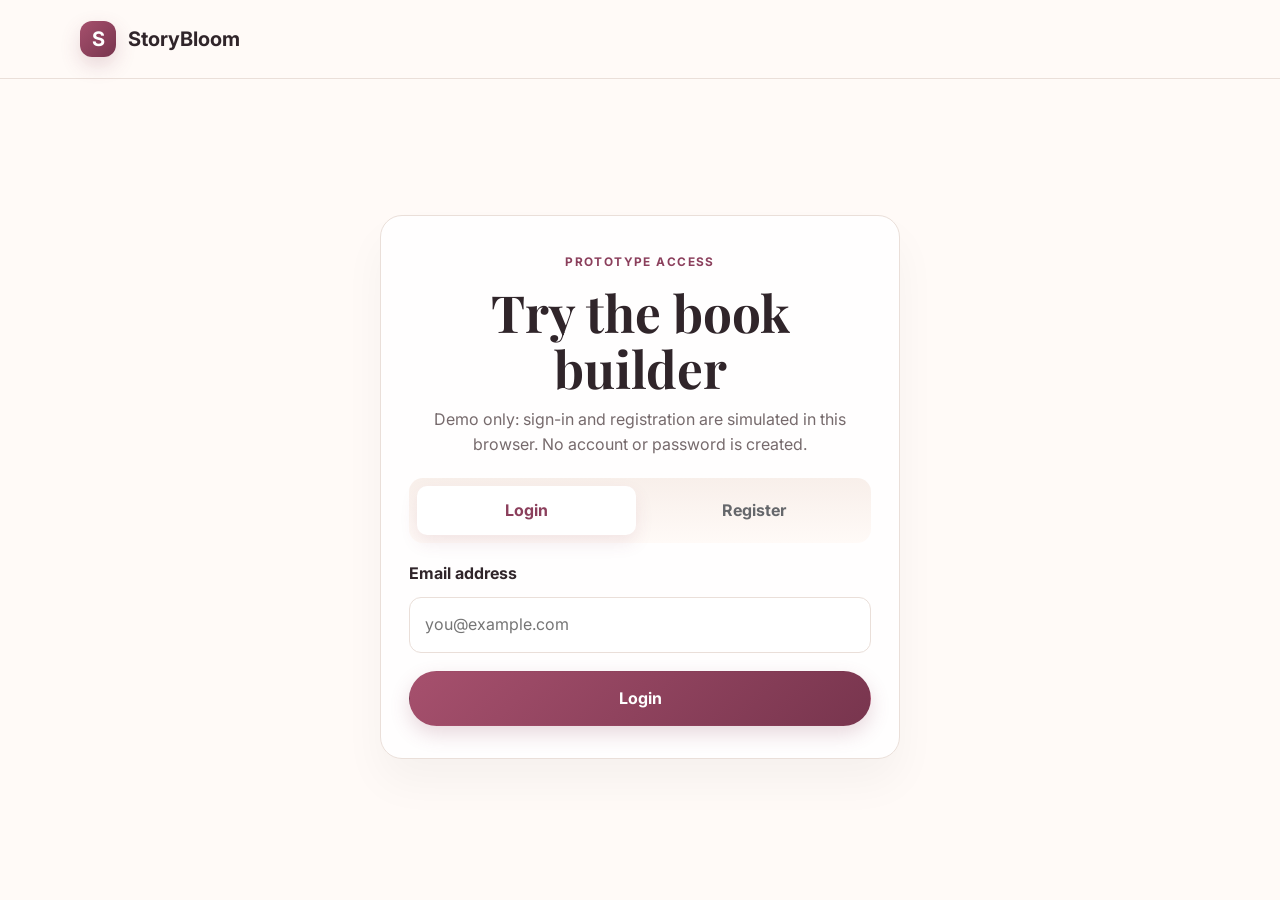
==== commit ded45577: "Kings_project" ====
--- a/admin.html
+++ b/admin.html
@@ -9,7 +9,7 @@
     <link rel="preconnect" href="https://fonts.googleapis.com" />
     <link rel="preconnect" href="https://fonts.gstatic.com" crossorigin />
     <link href="https://fonts.googleapis.com/css2?family=Playfair+Display:wght@600;700;800&family=Inter:wght@400;500;600;700;800&display=swap" rel="stylesheet" />
-    <link rel="stylesheet" href="index.css" />
+    <link rel="stylesheet" href="sb.css" />
 </head>
 
 <body>
@@ -162,7 +162,7 @@
         </main>
     </div>
 
-    <script src="index.js"></script>
+    <script src="sb.js"></script>
 </body>
 
 </html>
--- a/sb.css
+++ b/sb.css
@@ -0,0 +1,1593 @@
+:root {
+    --bg: #fffaf7;
+    --panel: #ffffff;
+    --panel-soft: #f7eee8;
+    --primary: #8b3f5c;
+    --primary-dark: #713149;
+    --accent: #b98655;
+    --text: #30252a;
+    --muted: #766a6c;
+    --line: #eadfd9;
+    --shadow: 0 12px 34px rgba(66, 37, 45, 0.08);
+}
+
+* {
+    box-sizing: border-box;
+}
+
+html {
+    scroll-behavior: smooth;
+}
+
+body {
+    margin: 0;
+    font-family: "Inter", sans-serif;
+    background: var(--bg);
+    color: var(--text);
+    line-height: 1.6;
+    overflow-x: hidden;
+}
+
+a {
+    color: inherit;
+    text-decoration: none;
+}
+
+img {
+    max-width: 100%;
+    display: block;
+}
+
+button,
+select {
+    font: inherit;
+}
+
+.container {
+    width: min(1120px, calc(100% - 32px));
+    margin: 0 auto;
+}
+
+.section-space {
+    padding: 100px 0;
+}
+
+.light-section {
+    background: linear-gradient(180deg, rgba(240, 242, 245, 0.5), rgba(255, 255, 255, 0.8));
+}
+
+.eyebrow {
+    display: inline-block;
+    font-size: 0.74rem;
+    letter-spacing: 0.12em;
+    text-transform: uppercase;
+    font-weight: 700;
+    color: var(--primary);
+    margin-bottom: 12px;
+}
+
+h1,
+h2,
+h3 {
+    margin-top: 0;
+    font-family: "Playfair Display", serif;
+    line-height: 1.1;
+    color: var(--text);
+}
+
+h1 {
+    font-size: clamp(2.8rem, 5vw, 4.7rem);
+    margin-bottom: 18px;
+}
+
+h2 {
+    font-size: clamp(2.1rem, 3vw, 3rem);
+    margin-bottom: 12px;
+}
+
+h3 {
+    font-size: 1.5rem;
+    margin-bottom: 10px;
+}
+
+p {
+    margin: 0 0 18px;
+    color: var(--muted);
+}
+
+.primary-btn,
+.secondary-btn,
+.link-btn {
+    display: inline-flex;
+    align-items: center;
+    justify-content: center;
+    border: 0;
+    border-radius: 999px;
+    font-weight: 700;
+    cursor: pointer;
+    transition: transform 0.2s ease, box-shadow 0.2s ease;
+}
+
+.primary-btn {
+    background: linear-gradient(135deg, #0084ff, #0073e6);
+    color: #fff;
+    padding: 16px 28px;
+    box-shadow: 0 2px 8px rgba(0, 132, 255, 0.3);
+}
+
+.secondary-btn {
+    background: var(--panel);
+    color: var(--text);
+    border: 1px solid var(--line);
+    padding: 16px 28px;
+}
+
+.link-btn {
+    color: var(--text);
+    padding: 10px 14px;
+    font-weight: 600;
+}
+
+.primary-btn:hover,
+.secondary-btn:hover,
+.link-btn:hover,
+.chip:hover,
+.occasion-card:hover,
+.format:hover {
+    transform: translateY(-2px);
+}
+
+.primary-btn.small {
+    padding: 12px 18px;
+    font-size: 0.92rem;
+}
+
+.full {
+    width: 100%;
+}
+
+.topbar {
+    position: sticky;
+    top: 0;
+    z-index: 20;
+    background: rgba(255, 255, 255, 0.95);
+    backdrop-filter: blur(12px);
+    border-bottom: 1px solid #e5e5ea;
+}
+
+.nav-wrap {
+    display: flex;
+    align-items: center;
+    justify-content: space-between;
+    gap: 24px;
+    min-height: 78px;
+}
+
+.brand {
+    display: inline-flex;
+    align-items: center;
+    gap: 12px;
+    font-weight: 700;
+    font-size: 1.25rem;
+}
+
+.brand-mark {
+    width: 36px;
+    height: 36px;
+    display: inline-flex;
+    align-items: center;
+    justify-content: center;
+    border-radius: 12px;
+    background: linear-gradient(135deg, #0084ff, #0073e6);
+    color: #fff;
+    box-shadow: 0 2px 8px rgba(0, 132, 255, 0.3);
+}
+
+.main-nav {
+    display: flex;
+    align-items: center;
+    gap: 26px;
+    color: var(--muted);
+    font-weight: 600;
+}
+
+.main-nav a:hover {
+    color: var(--primary);
+}
+
+.nav-actions {
+    display: flex;
+    align-items: center;
+    gap: 12px;
+}
+
+.nav-toggle {
+    display: none;
+    width: 44px;
+    height: 44px;
+    border: 1px solid var(--line);
+    background: transparent;
+    border-radius: 12px;
+    padding: 10px 8px;
+    cursor: pointer;
+}
+
+.nav-toggle span {
+    display: block;
+    width: 100%;
+    height: 2px;
+    background: var(--text);
+    border-radius: 3px;
+    margin: 5px 0;
+}
+
+.hero {
+    padding: 72px 0 36px;
+}
+
+.hero-grid {
+    display: grid;
+    grid-template-columns: 1.1fr 0.9fr;
+    gap: 52px;
+    align-items: center;
+}
+
+.hero-copy {
+    max-width: 610px;
+}
+
+.eyebrow {
+    color: var(--primary);
+}
+
+.hero-actions {
+    display: flex;
+    align-items: center;
+    flex-wrap: wrap;
+    gap: 14px;
+    margin: 28px 0 18px;
+}
+
+.hero-points {
+    list-style: none;
+    margin: 0;
+    padding: 0;
+    display: flex;
+    flex-wrap: wrap;
+    gap: 14px 18px;
+    color: var(--muted);
+    font-weight: 600;
+}
+
+.hero-points li::before {
+    content: "✓";
+    color: var(--primary);
+    margin-right: 8px;
+}
+
+.hero-visual {
+    display: flex;
+    justify-content: center;
+}
+
+.book-card {
+    width: min(100%, 420px);
+    background: linear-gradient(160deg, #fff, #f3e5d8);
+    border: 1px solid rgba(61, 39, 31, 0.08);
+    border-radius: 32px;
+    box-shadow: var(--shadow);
+    padding: 22px;
+}
+
+.book-cover {
+    background: linear-gradient(150deg, #0073e6, #0084ff 48%, #1fa5ff 100%);
+    color: #fff;
+    border-radius: 24px 24px 18px 18px;
+    padding: 26px 22px 20px;
+    min-height: 290px;
+    position: relative;
+    overflow: hidden;
+}
+
+.cover-kicker {
+    font-size: 0.82rem;
+    letter-spacing: 0.16em;
+    text-transform: uppercase;
+    opacity: 0.8;
+}
+
+.book-cover h2 {
+    color: #fff;
+    margin-top: 18px;
+    font-size: clamp(2rem, 2vw, 2.6rem);
+}
+
+.cover-ornament {
+    width: 86px;
+    height: 86px;
+    border-radius: 50%;
+    margin: 22px auto 18px;
+    background: radial-gradient(circle at center, rgba(255, 255, 255, 0.88), rgba(255, 255, 255, 0.18));
+    border: 1px solid rgba(255, 255, 255, 0.4);
+}
+
+.cover-meta {
+    font-size: 0.84rem;
+    opacity: 0.8;
+    text-align: center;
+}
+
+.book-details {
+    display: grid;
+    grid-template-columns: repeat(3, minmax(0, 1fr));
+    gap: 16px;
+    padding-top: 22px;
+}
+
+.book-details div {
+    background: rgba(255, 255, 255, 0.5);
+    border: 1px solid rgba(40, 18, 8, 0.06);
+    border-radius: 18px;
+    padding: 14px 10px;
+    text-align: center;
+}
+
+.book-details span {
+    display: block;
+    color: var(--muted);
+    font-size: 0.72rem;
+    text-transform: uppercase;
+    letter-spacing: 0.08em;
+}
+
+.book-details strong {
+    display: block;
+    margin-top: 6px;
+    font-size: 0.98rem;
+}
+
+.stats-band {
+    background: #2a2a2a;
+    color: #fff;
+    padding: 28px 0;
+}
+
+.stats-grid {
+    display: grid;
+    grid-template-columns: repeat(4, minmax(0, 1fr));
+    gap: 18px;
+    text-align: center;
+}
+
+.stats-grid strong {
+    display: block;
+    font-size: clamp(1.4rem, 2vw, 2.2rem);
+    font-family: "Playfair Display", serif;
+    margin-bottom: 6px;
+}
+
+.stats-grid span {
+    color: rgba(255, 255, 255, 0.7);
+}
+
+.section-heading {
+    margin-bottom: 34px;
+}
+
+.section-heading.center {
+    text-align: center;
+}
+
+.section-heading.left {
+    text-align: left;
+}
+
+.small-gap {
+    margin-bottom: 20px;
+}
+
+.examples-grid,
+.steps-grid,
+.pricing-grid,
+.testimonial-grid {
+    display: grid;
+    gap: 24px;
+}
+
+.examples-grid {
+    grid-template-columns: repeat(3, minmax(0, 1fr));
+}
+
+.example-card {
+    border-radius: 22px;
+    overflow: hidden;
+    background: var(--panel);
+    border: 1px solid var(--line);
+    box-shadow: 0 20px 30px rgba(39, 23, 17, 0.05);
+}
+
+.example-image {
+    height: 270px;
+    background-size: cover;
+    background-position: center;
+}
+
+.image-one {
+    background: linear-gradient(135deg, rgba(73, 43, 31, 0.18), rgba(73, 43, 31, 0.12)), url("https://images.unsplash.com/photo-1520854221256-17451cc331bf?auto=format&fit=crop&w=900&q=80") center/cover no-repeat;
+}
+
+.image-two {
+    background: linear-gradient(135deg, rgba(73, 43, 31, 0.12), rgba(73, 43, 31, 0.12)), url("https://images.unsplash.com/photo-1529156069898-49953e39b3ac?auto=format&fit=crop&w=900&q=80") center/cover no-repeat;
+}
+
+.image-three {
+    background: url("Screenshot 2026-10-02 073811.png") center top / cover no-repeat;
+}
+
+.example-content {
+    padding: 20px 18px 22px;
+}
+
+.example-content span {
+    color: var(--primary);
+    font-size: 0.75rem;
+    text-transform: uppercase;
+    letter-spacing: 0.12em;
+    font-weight: 700;
+}
+
+.steps-grid {
+    grid-template-columns: repeat(4, minmax(0, 1fr));
+}
+
+.step-card {
+    background: rgba(255, 255, 255, 0.8);
+    border: 1px solid var(--line);
+    border-radius: 22px;
+    padding: 28px 22px;
+    box-shadow: 0 18px 30px rgba(24, 19, 16, 0.04);
+}
+
+.step-number {
+    display: inline-flex;
+    width: 46px;
+    height: 46px;
+    align-items: center;
+    justify-content: center;
+    border-radius: 12px;
+    background: rgba(0, 132, 255, 0.1);
+    color: #0084ff;
+    font-weight: 800;
+    margin-bottom: 16px;
+}
+
+.occasion-grid {
+    display: grid;
+    grid-template-columns: repeat(3, minmax(0, 1fr));
+    gap: 18px;
+}
+
+.occasion-card {
+    border: 1px solid var(--line);
+    background: rgba(255, 255, 255, 0.7);
+    border-radius: 16px;
+    padding: 26px 20px;
+    font-weight: 700;
+    color: var(--text);
+    cursor: pointer;
+    transition: all 0.2s ease;
+    text-align: center;
+}
+
+.occasion-card.active {
+    background: linear-gradient(135deg, rgba(0, 132, 255, 0.08), rgba(0, 132, 255, 0.14));
+    border-color: rgba(0, 132, 255, 0.35);
+    color: #0084ff;
+}
+
+.builder-layout {
+    display: grid;
+    grid-template-columns: 1.1fr 0.9fr;
+    gap: 26px;
+    align-items: start;
+}
+
+.builder-form,
+.builder-preview {
+    background: rgba(255, 255, 255, 0.86);
+    border: 1px solid var(--line);
+    border-radius: 26px;
+    padding: 28px 24px;
+    box-shadow: 0 18px 28px rgba(26, 19, 15, 0.04);
+}
+
+.book-form {
+    display: grid;
+    gap: 18px;
+}
+
+.field-group {
+    display: grid;
+    gap: 10px;
+}
+
+.field-group label {
+    font-weight: 700;
+    color: var(--text);
+}
+
+select {
+    width: 100%;
+    padding: 15px 16px;
+    border-radius: 12px;
+    border: 1px solid var(--line);
+    background: #fff;
+    color: var(--text);
+}
+
+.chips,
+.format-toggle {
+    display: flex;
+    flex-wrap: wrap;
+    gap: 10px;
+}
+
+.chip,
+.format {
+    border: 1px solid var(--line);
+    background: #fff;
+    border-radius: 999px;
+    padding: 11px 16px;
+    color: var(--text);
+    cursor: pointer;
+    font-weight: 600;
+    transition: all 0.2s ease;
+}
+
+.chip.active,
+.format.active {
+    background: rgba(0, 132, 255, 0.1);
+    border-color: rgba(0, 132, 255, 0.3);
+    color: #0084ff;
+}
+
+.builder-note {
+    padding: 14px 16px;
+    border-radius: 14px;
+    background: rgba(0, 132, 255, 0.05);
+    color: #65676b;
+    border: 1px solid rgba(0, 132, 255, 0.08);
+}
+
+.preview-window {
+    display: grid;
+    gap: 20px;
+}
+
+.preview-header,
+.price-row {
+    display: flex;
+    align-items: center;
+    justify-content: space-between;
+    gap: 10px;
+}
+
+.badge {
+    background: rgba(49, 162, 76, 0.12);
+    color: #1f6f4e;
+    border-radius: 999px;
+    padding: 6px 10px;
+    font-size: 0.76rem;
+    font-weight: 700;
+}
+
+.mini-book {
+    background: rgba(240, 242, 245, 0.9);
+    border-radius: 22px;
+    border: 1px solid #e5e5ea;
+    overflow: hidden;
+}
+
+.mini-cover {
+    min-height: 200px;
+    padding: 28px 22px;
+    background: linear-gradient(135deg, #0073e6, #1fa5ff);
+    color: #fff;
+}
+
+.mini-title {
+    font-family: "Playfair Display", serif;
+    font-size: clamp(1.8rem, 2vw, 2.4rem);
+    margin-bottom: 20px;
+}
+
+.mini-line {
+    width: 130px;
+    height: 2px;
+    background: rgba(255, 255, 255, 0.7);
+    border-radius: 999px;
+}
+
+.mini-body {
+    padding: 22px 18px 24px;
+}
+
+.mini-body p {
+    margin: 0;
+}
+
+.price-row {
+    background: rgba(0, 132, 255, 0.06);
+    border-radius: 14px;
+    padding: 14px 16px;
+    font-weight: 700;
+    color: #65676b;
+}
+
+.price-row strong {
+    color: #0084ff;
+    font-size: 1.2rem;
+}
+
+.pricing-grid {
+    grid-template-columns: repeat(3, minmax(0, 1fr));
+}
+
+.pricing-card {
+    background: rgba(255, 255, 255, 0.85);
+    border: 1px solid var(--line);
+    border-radius: 24px;
+    padding: 26px 22px;
+    box-shadow: 0 18px 28px rgba(31, 18, 14, 0.04);
+}
+
+.pricing-card.featured {
+    border-color: rgba(0, 132, 255, 0.25);
+    background: linear-gradient(180deg, rgba(0, 132, 255, 0.07), rgba(255, 255, 255, 0.96));
+    transform: translateY(-6px);
+}
+
+.plan {
+    display: inline-block;
+    font-size: 0.78rem;
+    letter-spacing: 0.12em;
+    text-transform: uppercase;
+    font-weight: 800;
+    color: var(--primary);
+    margin-bottom: 14px;
+}
+
+.pricing-card h3 {
+    font-size: 2.1rem;
+    margin-bottom: 18px;
+}
+
+.pricing-card ul {
+    list-style: none;
+    padding: 0;
+    margin: 0 0 22px;
+    display: grid;
+    gap: 10px;
+    color: var(--muted);
+}
+
+.pricing-card li::before {
+    content: "•";
+    color: var(--primary);
+    margin-right: 8px;
+}
+
+.testimonial-grid {
+    grid-template-columns: repeat(3, minmax(0, 1fr));
+}
+
+.testimonial-card {
+    background: var(--panel);
+    border: 1px solid var(--line);
+    border-radius: 22px;
+    padding: 24px 22px;
+}
+
+.stars {
+    color: #f4b740;
+    letter-spacing: 0.1em;
+    margin-bottom: 12px;
+}
+
+.person {
+    margin-top: 18px;
+    display: grid;
+    gap: 4px;
+}
+
+.person strong {
+    color: var(--text);
+}
+
+.person span {
+    color: var(--muted);
+    font-size: 0.85rem;
+}
+
+.faq-wrap {
+    display: grid;
+    grid-template-columns: 0.9fr 1.1fr;
+    gap: 28px;
+    align-items: start;
+}
+
+.faq-list {
+    display: grid;
+    gap: 14px;
+}
+
+.faq-list details {
+    border: 1px solid var(--line);
+    background: rgba(255, 255, 255, 0.8);
+    border-radius: 18px;
+    padding: 18px 20px;
+}
+
+.faq-list summary {
+    list-style: none;
+    cursor: pointer;
+    font-weight: 700;
+    color: var(--text);
+}
+
+.faq-list summary::-webkit-details-marker {
+    display: none;
+}
+
+.faq-list details p {
+    margin-top: 12px;
+    margin-bottom: 0;
+}
+
+.whatsapp-float {
+    position: fixed;
+    right: 18px;
+    bottom: 18px;
+    width: 62px;
+    height: 62px;
+    display: grid;
+    place-items: center;
+    border-radius: 50%;
+    background: linear-gradient(135deg, #25d366, #128c7e);
+    color: #fff;
+    box-shadow: 0 16px 28px rgba(18, 140, 126, 0.35);
+    z-index: 100;
+    transition: transform 0.2s ease, box-shadow 0.2s ease;
+}
+
+.whatsapp-float:hover {
+    transform: translateY(-4px) scale(1.02);
+    box-shadow: 0 20px 34px rgba(18, 140, 126, 0.45);
+}
+
+.whatsapp-float svg {
+    width: 28px;
+    height: 28px;
+    fill: currentColor;
+}
+
+.site-footer {
+    background: #2a2a2a;
+    color: rgba(255, 255, 255, 0.8);
+    padding: 68px 0 20px;
+}
+
+.footer-grid {
+    display: grid;
+    grid-template-columns: 1.2fr 0.8fr 0.8fr 0.9fr;
+    gap: 30px;
+    margin-bottom: 30px;
+}
+
+.footer-brand {
+    margin-bottom: 16px;
+}
+
+.site-footer h3 {
+    color: #fff;
+    margin-bottom: 14px;
+    font-size: 1.1rem;
+}
+
+.site-footer ul {
+    list-style: none;
+    margin: 0;
+    padding: 0;
+    display: grid;
+    gap: 8px;
+}
+
+.site-footer a,
+.site-footer li {
+    color: rgba(255, 255, 255, 0.7);
+}
+
+.copyright {
+    border-top: 1px solid rgba(255, 255, 255, 0.1);
+    padding-top: 18px;
+    color: rgba(255, 255, 255, 0.6);
+    text-align: center;
+}
+
+.auth-shell {
+    display: grid;
+    place-items: center;
+}
+
+.auth-panel {
+    width: min(520px, 100%);
+    padding: 32px 28px;
+    margin-top: 36px;
+}
+
+.auth-header {
+    text-align: center;
+    margin-bottom: 20px;
+}
+
+.auth-tabs {
+    display: grid;
+    grid-template-columns: repeat(2, minmax(0, 1fr));
+    gap: 8px;
+    background: rgba(0, 132, 255, 0.05);
+    padding: 8px;
+    border-radius: 14px;
+    margin-bottom: 18px;
+}
+
+.auth-tab {
+    border: 0;
+    padding: 12px 16px;
+    background: transparent;
+    color: #65676b;
+    border-radius: 10px;
+    font-weight: 700;
+    cursor: pointer;
+}
+
+.auth-tab.active {
+    background: #fff;
+    color: #0084ff;
+    box-shadow: 0 8px 18px rgba(0, 132, 255, 0.08);
+}
+
+.auth-form {
+    display: none;
+    gap: 18px;
+}
+
+.auth-form.active {
+    display: grid;
+}
+
+.auth-message {
+    display: none;
+    background: rgba(168, 46, 46, 0.08);
+    color: #8d2b2b;
+    border: 1px solid rgba(168, 46, 46, 0.2);
+    border-radius: 12px;
+    padding: 12px 14px;
+    margin-bottom: 16px;
+    font-weight: 600;
+}
+
+.page-header {
+    padding: 52px 0 22px;
+}
+
+.page-title {
+    font-size: clamp(2.6rem, 4vw, 4rem);
+    margin-bottom: 10px;
+}
+
+.page-subtitle {
+    color: var(--muted);
+    max-width: 760px;
+}
+
+.btn {
+    display: inline-flex;
+    align-items: center;
+    justify-content: center;
+    border-radius: 999px;
+    padding: 14px 22px;
+    border: 1px solid transparent;
+    cursor: pointer;
+    font-weight: 700;
+    transition: transform 0.2s ease, box-shadow 0.2s ease;
+}
+
+.btn:hover {
+    transform: translateY(-2px);
+}
+
+.btn-primary {
+    background: linear-gradient(135deg, #0084ff, #0073e6);
+    color: #fff;
+    box-shadow: 0 2px 8px rgba(0, 132, 255, 0.3);
+}
+
+.btn-secondary {
+    background: #fff;
+    border-color: var(--line);
+    color: var(--text);
+}
+
+.full {
+    width: 100%;
+}
+
+.form-shell,
+.checkout-grid,
+.admin-shell,
+.content-grid {
+    display: grid;
+    gap: 24px;
+}
+
+.form-shell {
+    grid-template-columns: 1.3fr 0.7fr;
+    align-items: start;
+}
+
+.builder-panel,
+.summary-panel,
+.checkout-box,
+.order-summary,
+.panel {
+    background: rgba(255, 255, 255, 0.9);
+    border: 1px solid var(--line);
+    border-radius: 22px;
+    box-shadow: 0 24px 44px rgba(21, 16, 15, 0.04);
+}
+
+.builder-panel,
+.summary-panel,
+.checkout-box,
+.order-summary {
+    padding: 28px 24px;
+}
+
+.progress-wrap {
+    display: grid;
+    gap: 12px;
+    margin-bottom: 24px;
+}
+
+.progress-head {
+    display: flex;
+    justify-content: space-between;
+    align-items: center;
+    font-size: 0.92rem;
+    color: var(--muted);
+}
+
+.progress-bar {
+    width: 100%;
+    height: 10px;
+    background: rgba(109, 63, 45, 0.08);
+    border-radius: 999px;
+    overflow: hidden;
+}
+
+.progress-bar span {
+    display: block;
+    height: 100%;
+    border-radius: inherit;
+    background: linear-gradient(135deg, #0084ff, #1fa5ff);
+    width: 25%;
+}
+
+.form-step {
+    display: none;
+    gap: 18px;
+}
+
+.form-step.active {
+    display: grid;
+}
+
+.choice-grid {
+    display: grid;
+    gap: 14px;
+}
+
+.two-col {
+    grid-template-columns: repeat(2, minmax(0, 1fr));
+}
+
+.four-col {
+    grid-template-columns: repeat(4, minmax(0, 1fr));
+}
+
+.choice-card {
+    position: relative;
+    display: flex;
+    align-items: center;
+    justify-content: center;
+    min-height: 64px;
+    border: 1px solid var(--line);
+    border-radius: 16px;
+    background: #fff;
+    cursor: pointer;
+    padding: 12px;
+    font-weight: 700;
+    color: var(--text);
+}
+
+.choice-card input {
+    position: absolute;
+    opacity: 0;
+    pointer-events: none;
+}
+
+.choice-card:has(input:checked) {
+    background: rgba(0, 132, 255, 0.08);
+    border-color: rgba(0, 132, 255, 0.35);
+    color: #0084ff;
+}
+
+input[type="text"],
+input[type="email"],
+input[type="tel"],
+textarea,
+select {
+    width: 100%;
+    padding: 14px 15px;
+    border-radius: 12px;
+    border: 1px solid var(--line);
+    background: #fff;
+    color: var(--text);
+    font: inherit;
+}
+
+textarea {
+    resize: vertical;
+    min-height: 110px;
+}
+
+.upload-box {
+    display: grid;
+    place-items: center;
+    min-height: 170px;
+    border: 1px dashed rgba(0, 132, 255, 0.35);
+    border-radius: 20px;
+    background: rgba(0, 132, 255, 0.03);
+    padding: 18px;
+    text-align: center;
+}
+
+.upload-box input {
+    display: none;
+}
+
+.upload-box label {
+    display: grid;
+    gap: 10px;
+    cursor: pointer;
+    color: #65676b;
+}
+
+.upload-box strong {
+    color: #0084ff;
+    font-size: 1.2rem;
+}
+
+.file-list {
+    list-style: none;
+    margin: 0;
+    padding: 0;
+    display: grid;
+    gap: 8px;
+    color: var(--muted);
+}
+
+.file-list li::before {
+    content: "•";
+    color: var(--primary);
+    margin-right: 8px;
+}
+
+.form-actions {
+    display: flex;
+    justify-content: space-between;
+    gap: 12px;
+    margin-top: 12px;
+}
+
+.form-actions .btn {
+    min-width: 140px;
+}
+
+.summary-panel h3,
+.checkout-box h3,
+.order-summary h3 {
+    margin-bottom: 16px;
+}
+
+.summary-card {
+    display: grid;
+    gap: 6px;
+    padding: 12px 0;
+    border-bottom: 1px solid var(--line);
+}
+
+.summary-card .label {
+    color: var(--muted);
+    font-size: 0.8rem;
+    text-transform: uppercase;
+    letter-spacing: 0.08em;
+}
+
+.price-box {
+    display: grid;
+    gap: 16px;
+    margin-top: 18px;
+    padding-top: 18px;
+    border-top: 1px solid var(--line);
+}
+
+.price-box span {
+    display: block;
+    color: var(--muted);
+    margin-bottom: 4px;
+}
+
+.price-box strong {
+    font-size: 1.8rem;
+    color: var(--primary);
+}
+
+.checkout-grid {
+    grid-template-columns: 1fr 1fr;
+}
+
+.order-row {
+    display: flex;
+    justify-content: space-between;
+    gap: 10px;
+    border-bottom: 1px solid var(--line);
+    padding: 10px 0;
+}
+
+.total-row {
+    display: flex;
+    justify-content: space-between;
+    margin-top: 18px;
+    font-weight: 800;
+    font-size: 1.2rem;
+}
+
+.method-box {
+    display: flex;
+    align-items: center;
+    gap: 10px;
+    border: 1px solid rgba(0, 132, 255, 0.1);
+    background: #fff;
+    border-radius: 14px;
+    padding: 0.9rem 1rem;
+    margin-bottom: 12px;
+}
+
+.method-box input {
+    margin: 0;
+}
+
+.confirmation-card {
+    max-width: 760px;
+    margin: 0 auto;
+    padding: 40px 30px;
+    text-align: center;
+}
+
+.confirmation-badge {
+    width: 70px;
+    height: 70px;
+    border-radius: 50%;
+    display: grid;
+    place-items: center;
+    margin: 0 auto 14px;
+    background: rgba(35, 119, 79, 0.12);
+    color: #1f6f4e;
+    font-size: 2rem;
+}
+
+.order-number {
+    display: inline-block;
+    margin: 12px 0 16px;
+    padding: 0.5rem 0.8rem;
+    border-radius: 999px;
+    background: rgba(0, 132, 255, 0.08);
+    color: #0073e6;
+    font-weight: 700;
+}
+
+.summary-list {
+    list-style: none;
+    margin: 18px 0 0;
+    padding: 0;
+    display: grid;
+    gap: 10px;
+}
+
+.summary-list li {
+    display: flex;
+    justify-content: space-between;
+    gap: 8px;
+    border-bottom: 1px solid var(--line);
+    padding-bottom: 10px;
+}
+
+.summary-list span:last-child {
+    color: var(--muted);
+}
+
+.admin-shell {
+    grid-template-columns: 250px 1fr;
+}
+
+.sidebar {
+    background: #2a2a2a;
+    color: rgba(255, 255, 255, 0.9);
+    border-radius: 26px;
+    padding: 26px 18px;
+    min-height: 720px;
+}
+
+.sidebar .brand {
+    margin-bottom: 18px;
+}
+
+.sidebar-nav {
+    display: grid;
+    gap: 10px;
+    margin-top: 20px;
+}
+
+.sidebar-nav a {
+    display: block;
+    padding: 0.8rem 0.9rem;
+    border-radius: 12px;
+    color: rgba(255, 255, 255, 0.72);
+}
+
+.sidebar-nav a.active,
+.sidebar-nav a:hover {
+    background: rgba(255, 255, 255, 0.08);
+    color: #fff;
+}
+
+.admin-main {
+    display: grid;
+    gap: 24px;
+}
+
+.stats-grid {
+    display: grid;
+    grid-template-columns: repeat(4, minmax(0, 1fr));
+    gap: 18px;
+}
+
+.stat-card {
+    padding: 22px 18px;
+}
+
+.stat-card strong {
+    display: block;
+    color: var(--primary-dark);
+    font-size: clamp(1.7rem, 2vw, 2.2rem);
+}
+
+.stat-card span {
+    display: block;
+    color: var(--muted);
+    margin-top: 8px;
+}
+
+.content-grid {
+    grid-template-columns: 1.2fr 0.8fr;
+}
+
+.table-wrap {
+    overflow-x: auto;
+}
+
+.orders-table {
+    width: 100%;
+    border-collapse: collapse;
+}
+
+.orders-table th,
+.orders-table td {
+    padding: 14px 12px;
+    text-align: left;
+    border-bottom: 1px solid var(--line);
+}
+
+.status-pill {
+    display: inline-block;
+    padding: 0.35rem 0.7rem;
+    border-radius: 999px;
+    font-size: 0.8rem;
+    font-weight: 700;
+}
+
+.status-review {
+    background: rgba(211, 154, 60, 0.12);
+    color: #8a5e17;
+}
+
+.status-live {
+    background: rgba(35, 119, 79, 0.12);
+    color: #1f6f4e;
+}
+
+.status-printing {
+    background: rgba(127, 61, 43, 0.12);
+    color: var(--primary-dark);
+}
+
+.ai-panel {
+    padding: 24px 22px;
+}
+
+.book-preview-box {
+    background: linear-gradient(180deg, #f0f2f5, #e8ecf1);
+    border-radius: 18px;
+    padding: 18px;
+    margin: 18px 0;
+}
+
+.bar-chart {
+    display: grid;
+    gap: 10px;
+    margin-top: 16px;
+}
+
+.bar-item {
+    display: grid;
+    grid-template-columns: 80px 1fr 40px;
+    gap: 10px;
+    align-items: center;
+}
+
+.bar-track {
+    height: 12px;
+    border-radius: 999px;
+    background: rgba(127, 61, 43, 0.08);
+    overflow: hidden;
+}
+
+.bar-track span {
+    display: block;
+    height: 100%;
+    border-radius: inherit;
+    background: linear-gradient(135deg, #0084ff, #1fa5ff);
+}
+
+@media (max-width: 980px) {
+    .form-shell,
+    .checkout-grid,
+    .content-grid,
+    .admin-shell {
+        grid-template-columns: 1fr;
+    }
+    .sidebar {
+        min-height: unset;
+    }
+}
+
+@media (max-width: 640px) {
+    .stats-grid {
+        grid-template-columns: 1fr;
+    }
+    .choice-grid.two-col,
+    .choice-grid.four-col {
+        grid-template-columns: 1fr;
+    }
+}
+
+@media (max-width: 960px) {
+    .hero-grid,
+    .builder-layout,
+    .faq-wrap,
+    .examples-grid,
+    .pricing-grid,
+    .testimonial-grid,
+    .steps-grid,
+    .footer-grid {
+        grid-template-columns: 1fr 1fr;
+    }
+    .hero-grid,
+    .builder-layout,
+    .faq-wrap,
+    .footer-grid {
+        grid-template-columns: 1fr;
+    }
+    .main-nav,
+    .nav-actions {
+        display: none;
+    }
+    .nav-wrap {
+        position: relative;
+    }
+    .nav-toggle {
+        display: inline-block;
+    }
+    .main-nav.mobile-open {
+        display: flex;
+        position: absolute;
+        left: 16px;
+        right: 16px;
+        top: 78px;
+        background: rgba(255, 255, 255, 0.96);
+        border: 1px solid var(--line);
+        border-radius: 18px;
+        box-shadow: var(--shadow);
+        padding: 18px 14px;
+        flex-direction: column;
+        align-items: flex-start;
+        gap: 12px;
+    }
+    .nav-actions.mobile-open {
+        display: flex;
+        position: absolute;
+        left: 16px;
+        right: 16px;
+        top: 226px;
+        background: rgba(255, 255, 255, 0.96);
+        border: 1px solid var(--line);
+        border-radius: 18px;
+        box-shadow: var(--shadow);
+        padding: 12px 14px;
+        justify-content: space-between;
+    }
+}
+
+@media (max-width: 680px) {
+    .section-space {
+        padding: 80px 0;
+    }
+}
+
+/* StoryBloom's keepsake palette and accessible interactive states. */
+body {
+    background: var(--bg);
+    color: var(--text);
+}
+
+.topbar {
+    background: rgba(255, 250, 247, 0.94);
+    border-bottom-color: var(--line);
+}
+
+.header-actions {
+    display: flex;
+    align-items: center;
+    gap: 12px;
+}
+
+.brand-mark,
+.primary-btn,
+.btn-primary {
+    background: linear-gradient(135deg, #a6506d, #78354e);
+    box-shadow: 0 8px 20px rgba(139, 63, 92, 0.2);
+}
+
+.primary-btn:hover,
+.btn-primary:hover {
+    background: linear-gradient(135deg, #91415e, #672b43);
+    box-shadow: 0 12px 26px rgba(139, 63, 92, 0.24);
+}
+
+.eyebrow,
+.main-nav a:hover,
+.sidebar-nav a:hover,
+.sidebar-nav a.active {
+    color: var(--primary);
+}
+
+.hero {
+    background: radial-gradient(ellipse at 78% 16%, rgba(185, 134, 85, 0.13), transparent 36%);
+}
+
+.light-section,
+.auth-tabs {
+    background: linear-gradient(180deg, #f8efea, #fffaf7);
+}
+
+.chip.active,
+.format.active,
+.occasion-card.active {
+    background: rgba(139, 63, 92, 0.09);
+    border-color: rgba(139, 63, 92, 0.32);
+    color: var(--primary);
+}
+
+.auth-tab.active {
+    color: var(--primary);
+    box-shadow: 0 8px 18px rgba(139, 63, 92, 0.1);
+}
+
+.field-group input:focus,
+.field-group textarea:focus,
+.field-group select:focus,
+input:focus-visible,
+textarea:focus-visible,
+select:focus-visible,
+button:focus-visible,
+a:focus-visible {
+    outline: 3px solid rgba(139, 63, 92, 0.26);
+    outline-offset: 2px;
+    border-color: var(--primary);
+}
+
+.auth-message[data-type="success"] {
+    background: #edf7ef;
+    color: #245a31;
+    border-color: #c8e4ce;
+}
+
+.auth-message:not([hidden]) {
+    display: block;
+}
+
+button:disabled {
+    cursor: wait;
+    opacity: 0.68;
+    transform: none;
+}
+
+@media (max-width: 680px) {
+    .stats-grid,
+    .occasion-grid,
+    .examples-grid,
+    .steps-grid,
+    .pricing-grid,
+    .testimonial-grid {
+        grid-template-columns: 1fr;
+    }
+    .hero {
+        padding-top: 44px;
+    }
+    .hero-actions {
+        flex-direction: column;
+        align-items: stretch;
+    }
+    .primary-btn,
+    .secondary-btn {
+        width: 100%;
+    }
+    .book-details {
+        grid-template-columns: 1fr;
+    }
+    .nav-wrap {
+        gap: 12px;
+    }
+    .brand {
+        font-size: 1.05rem;
+    }
+    .page-title {
+        font-size: clamp(2.1rem, 9vw, 3rem);
+    }
+    .builder-form,
+    .builder-preview,
+    .checkout-box,
+    .order-summary,
+    .panel,
+    .auth-panel {
+        padding-left: 16px;
+        padding-right: 16px;
+    }
+    .whatsapp-float {
+        width: 56px;
+        height: 56px;
+        right: 14px;
+        bottom: 14px;
+    }
+}
